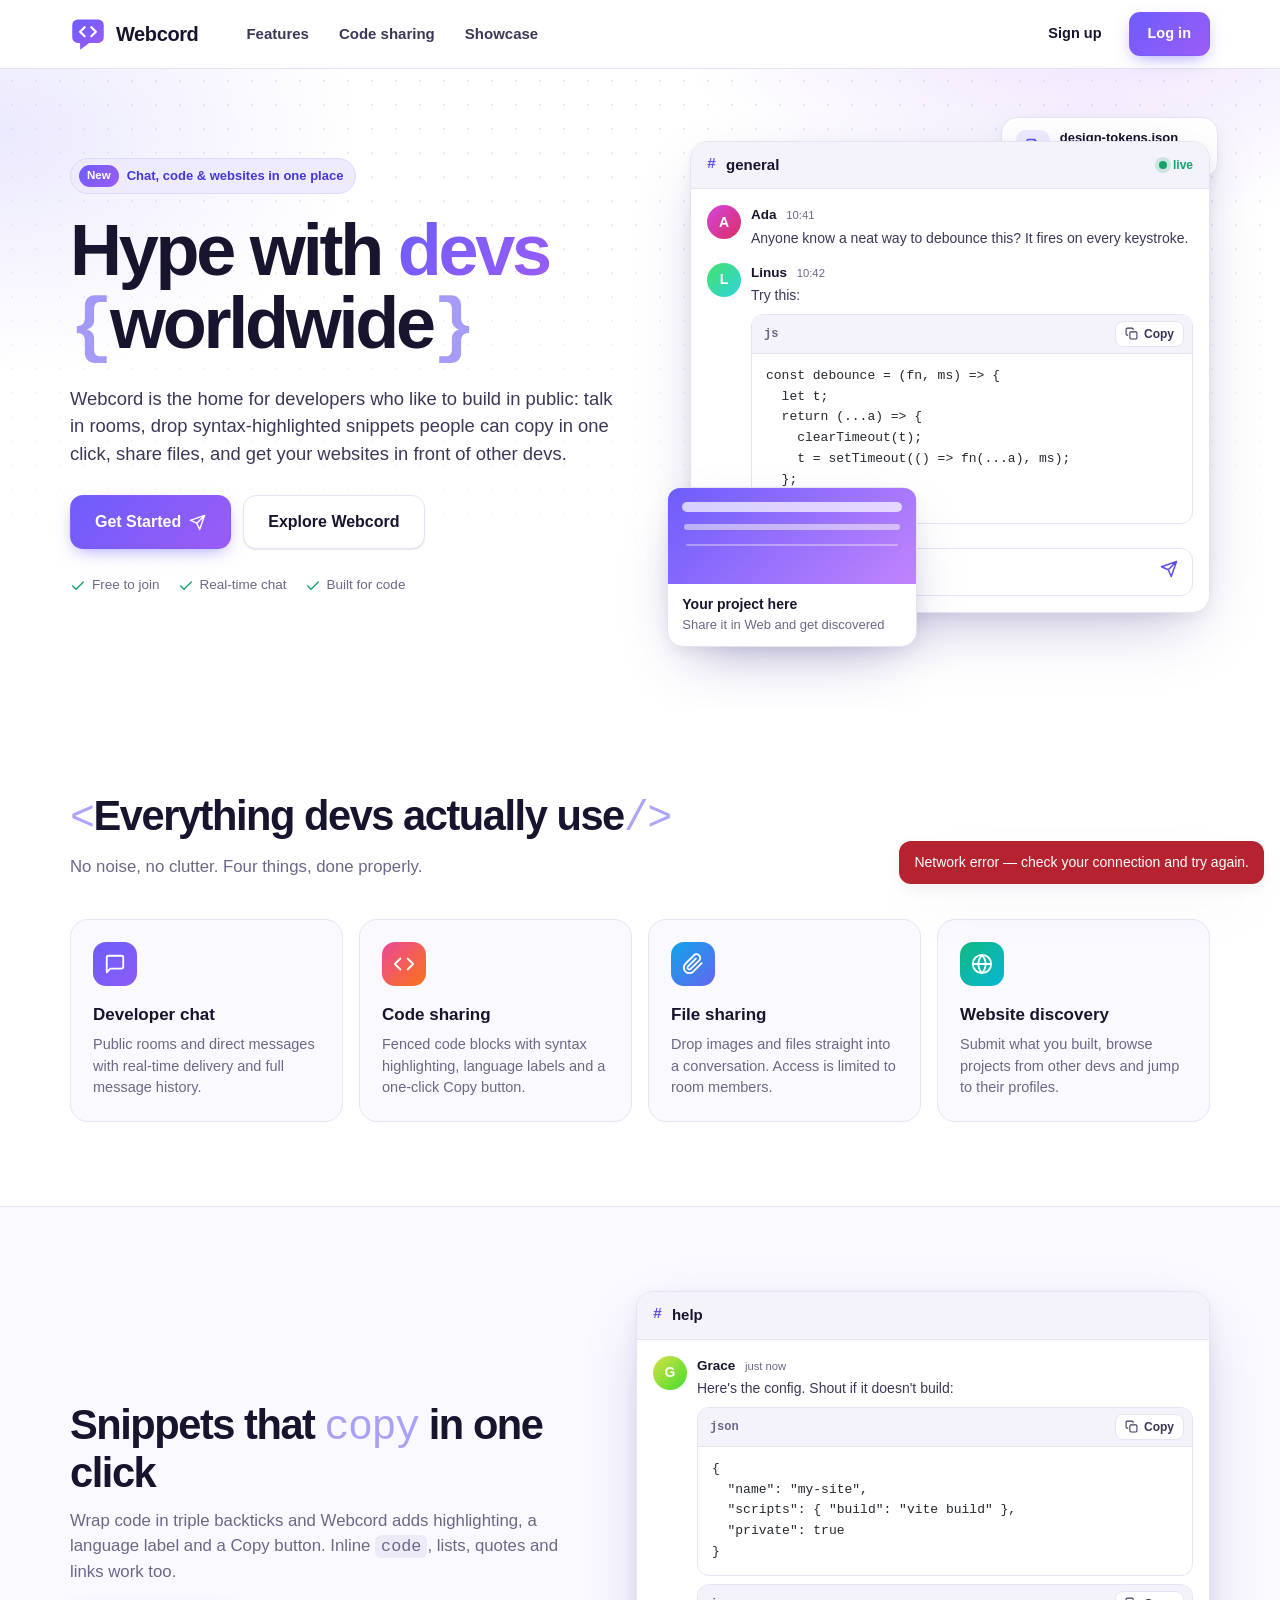
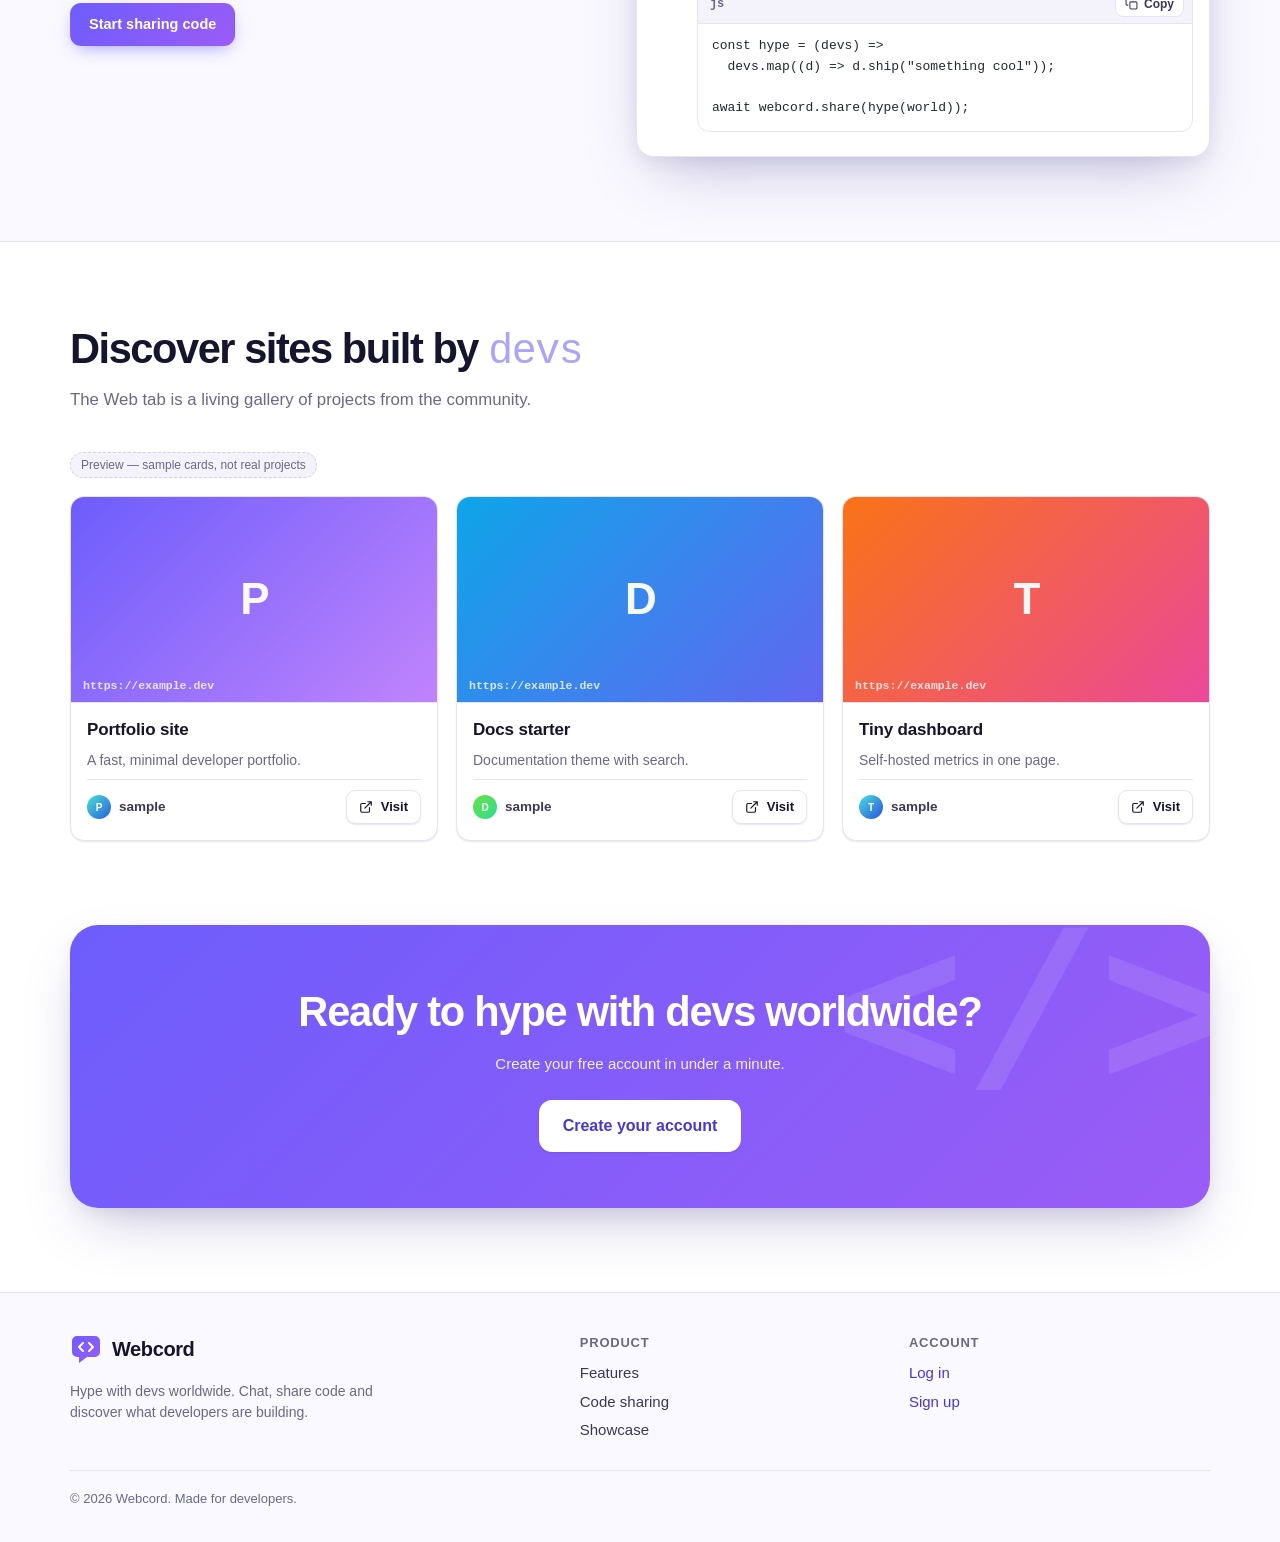
==== index.html @ 2fd101a5 "Update index.html" ====
<!doctype html>
<html lang="en">
<head>
  <meta charset="utf-8">
  <meta name="viewport" content="width=device-width, initial-scale=1, viewport-fit=cover">
  <meta http-equiv="Content-Security-Policy" content="default-src 'self'; script-src 'self' https://esm.sh; style-src 'self' 'unsafe-inline'; img-src 'self' https: data: blob:; frame-src 'self'; connect-src 'self' https://devcord.xerrortm.workers.dev https://api.cloudinary.com https://res.cloudinary.com; font-src 'self'; object-src 'none'; base-uri 'none'; form-action 'self'">
  <meta name="referrer" content="no-referrer">
  <meta name="color-scheme" content="light only">
  <meta name="theme-color" content="#ffffff">
  <meta name="description" content="Webcord — chat, share code and discover websites built by developers. Hype with devs worldwide.">
  <meta name="google-site-verification" content="Ug8vDiisZBccSFO8nQMBt1uD--BdMCWzWMtm3JwawyI" />
  <title>Webcord — Hype with devs worldwide</title>
  <link rel="icon" href="favicon.svg" type="image/svg+xml">
  <link rel="stylesheet" href="styles.css">
</head>
<body>
  <div id="app" aria-live="polite">
    <div class="splash"><div class="spinner lg" role="status" aria-label="Loading Webcord"></div></div>
  </div>
  <div id="toasts" class="toasts" role="status" aria-live="polite"></div>
  <noscript><p style="padding:2rem;font-family:sans-serif">Webcord needs JavaScript to run.</p></noscript>
  <script src="config.js" defer></script>
  <script src="app.js" defer></script>
  <script src="codespace.js" defer></script>
</body>
</html>
---- styles.css ----
/* Webcord — light mode only. */
:root {
  color-scheme: light only;
  --bg: #faf9ff;
  --surface: #ffffff;
  --soft: #f4f3fb;
  --soft-2: #ecebf7;
  --line: #e6e4f3;
  --ink: #17142e;
  --ink-2: #3b3857;
  --muted: #6b6887;
  --brand: #5b4cf0;
  --brand-2: #9b5cf6;
  --brand-ink: #4637d6;
  --brand-soft: #eeebff;
  --coral: #ff6b57;
  --green: #16a36a;
  --amber: #d98a0b;
  --red: #d93a4a;
  --red-soft: #fff0f1;
  --grad: linear-gradient(135deg, #6d5dfc 0%, #9b5cf6 100%);
  --radius: 14px;
  --radius-sm: 9px;
  --shadow-sm: 0 1px 2px rgba(23, 20, 46, .06), 0 1px 1px rgba(23, 20, 46, .04);
  --shadow: 0 8px 24px -8px rgba(60, 50, 140, .18), 0 2px 6px rgba(23, 20, 46, .05);
  --shadow-lg: 0 24px 60px -20px rgba(60, 50, 140, .35), 0 6px 16px rgba(23, 20, 46, .06);
  --mono: ui-monospace, "SF Mono", "JetBrains Mono", Menlo, Consolas, monospace;
  --sans: ui-sans-serif, -apple-system, "Segoe UI Variable", "Segoe UI", Inter, Roboto, "Helvetica Neue", Arial, sans-serif;
}
* { box-sizing: border-box; }
html { -webkit-text-size-adjust: 100%; scroll-behavior: smooth; }
body {
  margin: 0; background: var(--bg); color: var(--ink); font: 15px/1.5 var(--sans);
  -webkit-font-smoothing: antialiased; min-height: 100vh; min-height: 100dvh;
}
a { color: var(--brand-ink); text-decoration: none; }
a:hover { text-decoration: underline; }
button, input, textarea, select { font: inherit; color: inherit; }
button { cursor: pointer; }
img { max-width: 100%; }
:focus-visible { outline: 2px solid var(--brand); outline-offset: 2px; border-radius: 6px; }
[hidden] { display: none !important; }
.sr-only { position: absolute; width: 1px; height: 1px; overflow: hidden; clip: rect(0 0 0 0); white-space: nowrap; }

/* ---------- Buttons / forms ---------- */
.btn {
  display: inline-flex; align-items: center; justify-content: center; gap: 8px;
  padding: 10px 18px; border-radius: 11px; border: 1px solid var(--line); background: var(--surface);
  font-weight: 600; font-size: 14.5px; transition: transform .15s, box-shadow .15s, background .15s, border-color .15s;
  box-shadow: var(--shadow-sm); white-space: nowrap; text-decoration: none !important; color: var(--ink);
}
.btn:hover { background: var(--soft); }
.btn:active { transform: translateY(1px); }
.btn:disabled { opacity: .6; cursor: not-allowed; }
.btn.primary { background: var(--grad); color: #fff; border-color: transparent; box-shadow: 0 6px 18px -6px rgba(91, 76, 240, .6); }
.btn.primary:hover { filter: brightness(1.05); background: var(--grad); }
.btn.danger { color: var(--red); border-color: #f4c7cc; background: var(--red-soft); }
.btn.danger:hover { background: #ffe3e6; }
.btn.ghost { box-shadow: none; background: transparent; border-color: transparent; }
.btn.ghost:hover { background: var(--soft); }
.btn.lg { padding: 14px 24px; font-size: 16px; border-radius: 13px; }
.btn.sm { padding: 6px 12px; font-size: 13px; border-radius: 9px; }
.btn.icon { padding: 8px; }
.btn.full { width: 100%; }
.ico { width: 1em; height: 1em; flex: none; }

.field { display: flex; flex-direction: column; gap: 6px; margin-bottom: 14px; }
.field > label { font-weight: 600; font-size: 13.5px; color: var(--ink-2); }
.field .hint { font-size: 12.5px; color: var(--muted); }
.input-wrap { position: relative; display: flex; }
.input, .textarea, .select {
  width: 100%; padding: 11px 13px; border: 1px solid var(--line); border-radius: 11px; background: var(--surface);
  transition: border-color .15s, box-shadow .15s; min-width: 0;
}
.textarea { resize: vertical; min-height: 84px; }
.input:hover, .textarea:hover { border-color: #d3d0ea; }
.input:focus, .textarea:focus { outline: none; border-color: var(--brand); box-shadow: 0 0 0 4px rgba(91, 76, 240, .14); }
.input[aria-invalid="true"], .textarea[aria-invalid="true"] { border-color: var(--red); box-shadow: 0 0 0 4px rgba(217, 58, 74, .1); }
.input-wrap .toggle-pw { position: absolute; right: 6px; top: 50%; transform: translateY(-50%); border: 0; background: none; padding: 6px; color: var(--muted); border-radius: 8px; display: grid; place-items: center; }
.input-wrap .toggle-pw:hover { background: var(--soft); color: var(--ink); }
.input-wrap .input { padding-right: 42px; }
.err { color: var(--red); font-size: 12.5px; min-height: 0; margin: 0; }
.err:empty { display: none; }
.ok-text { color: var(--green); font-size: 12.5px; margin: 0; }
.form-error { background: var(--red-soft); border: 1px solid #f4c7cc; color: #a3232f; padding: 10px 12px; border-radius: 11px; font-size: 13.5px; margin-bottom: 14px; }
.form-error:empty { display: none; }
.form-success { background: #e9f8f1; border: 1px solid #bfe8d6; color: #0b6b45; padding: 10px 12px; border-radius: 11px; font-size: 13.5px; margin-bottom: 14px; }

.spinner { width: 16px; height: 16px; border-radius: 50%; border: 2px solid rgba(91, 76, 240, .25); border-top-color: var(--brand); animation: spin .7s linear infinite; display: inline-block; flex: none; }
.btn.primary .spinner { border-color: rgba(255, 255, 255, .4); border-top-color: #fff; }
.spinner.lg { width: 34px; height: 34px; border-width: 3px; }
@keyframes spin { to { transform: rotate(360deg); } }
.splash { min-height: 100vh; display: grid; place-items: center; }

.avatar { border-radius: 50%; object-fit: cover; display: inline-grid; place-items: center; color: #fff; font-weight: 700; flex: none; background: var(--soft-2); }
.avatar.sq { border-radius: 14px; }

/* ---------- Toasts / modal ---------- */
.toasts { position: fixed; right: 16px; bottom: 16px; z-index: 100; display: flex; flex-direction: column; gap: 8px; max-width: calc(100vw - 32px); }
.toast { background: var(--ink); color: #fff; padding: 11px 15px; border-radius: 12px; box-shadow: var(--shadow-lg); font-size: 14px; animation: rise .25s ease; max-width: 380px; }
.toast.error { background: #b4232f; }
.toast.success { background: #0f7a52; }
@keyframes rise { from { opacity: 0; transform: translateY(8px); } to { opacity: 1; transform: none; } }

dialog.modal { border: 0; border-radius: 18px; padding: 0; width: min(520px, calc(100vw - 24px)); box-shadow: var(--shadow-lg); background: var(--surface); color: var(--ink); max-height: calc(100dvh - 24px); }
dialog.modal::backdrop { background: rgba(23, 20, 46, .35); backdrop-filter: blur(2px); }
dialog.modal.wide { width: min(880px, calc(100vw - 24px)); }
dialog.modal.wide .code pre { max-height: 62vh; }
.modal-head h2 { overflow: hidden; text-overflow: ellipsis; white-space: nowrap; }
.modal-head { display: flex; align-items: center; justify-content: space-between; padding: 18px 20px 6px; }
.modal-head h2 { margin: 0; font-size: 18px; }
.modal-body { padding: 10px 20px 20px; overflow: auto; }
.modal-actions { display: flex; justify-content: flex-end; gap: 10px; margin-top: 8px; }

/* ---------- Logo ---------- */
.logo { display: inline-flex; align-items: center; gap: 10px; font-weight: 800; font-size: 20px; letter-spacing: -.02em; color: var(--ink); text-decoration: none !important; }
.logo svg { display: block; }

/* =============== WELCOME =============== */
.wl { background: var(--surface); }
.wl-nav { position: sticky; top: 0; z-index: 20; background: rgba(255, 255, 255, .82); backdrop-filter: blur(14px); border-bottom: 1px solid var(--line); }
.wl-nav .inner { max-width: 1180px; margin: 0 auto; padding: 12px 20px; display: flex; align-items: center; gap: 28px; }
.wl-links { display: flex; gap: 6px; margin-left: 8px; flex: 1; }
.wl-links button { background: none; border: 0; padding: 8px 12px; border-radius: 9px; font-weight: 600; color: var(--ink-2); }
.wl-links button:hover { background: var(--soft); color: var(--ink); }
.wl-cta { display: flex; gap: 8px; align-items: center; }

.hero { position: relative; overflow: hidden; background:
  radial-gradient(700px 380px at 85% -10%, rgba(155, 92, 246, .18), transparent 60%),
  radial-gradient(600px 400px at 0% 10%, rgba(91, 76, 240, .12), transparent 60%),
  var(--surface); }
.hero::before { content: ""; position: absolute; inset: 0; background-image: radial-gradient(#dcd8f5 1.1px, transparent 1.1px); background-size: 24px 24px; mask-image: linear-gradient(180deg, #000 0%, transparent 85%); opacity: .7; pointer-events: none; }
.hero .inner { position: relative; max-width: 1180px; margin: 0 auto; padding: 72px 20px 96px; display: grid; grid-template-columns: 1.05fr 1fr; gap: 48px; align-items: center; }
.eyebrow { display: inline-flex; align-items: center; gap: 8px; padding: 6px 12px 6px 8px; border-radius: 999px; background: var(--brand-soft); color: var(--brand-ink); font-weight: 700; font-size: 13px; border: 1px solid #ddd8ff; }
.eyebrow i { font-style: normal; background: var(--grad); color: #fff; padding: 2px 8px; border-radius: 999px; font-size: 11.5px; }
.hero h1 { font-size: clamp(2.5rem, 6.2vw, 4.5rem); line-height: 1.02; letter-spacing: -.045em; margin: 20px 0 18px; font-weight: 850; }
.hero h1 .hl { background: var(--grad); -webkit-background-clip: text; background-clip: text; color: transparent; position: relative; white-space: nowrap; }
.hero h1 .br { color: var(--brand); font-family: var(--mono); font-weight: 600; opacity: .55; }
.hero p.lead { font-size: 1.15rem; color: var(--ink-2); max-width: 34em; margin: 0 0 28px; }
.hero .actions { display: flex; flex-wrap: wrap; gap: 12px; }
.hero .meta { margin-top: 26px; display: flex; gap: 18px; flex-wrap: wrap; color: var(--muted); font-size: 13.5px; }
.hero .meta span { display: inline-flex; align-items: center; gap: 6px; }
.hero .meta .ico { color: var(--green); }

.stage { position: relative; min-height: 440px; animation: float-in .8s ease both; }
@keyframes float-in { from { opacity: 0; transform: translateY(16px); } to { opacity: 1; transform: none; } }
.mock { background: var(--surface); border: 1px solid var(--line); border-radius: 18px; box-shadow: var(--shadow-lg); overflow: hidden; }
.mock-chat { position: relative; width: 100%; max-width: 520px; margin-left: auto; }
.mock-top { display: flex; align-items: center; gap: 10px; padding: 12px 16px; border-bottom: 1px solid var(--line); background: var(--soft); font-weight: 700; }
.mock-top .hash { color: var(--brand); font-family: var(--mono); }
.mock-top .live { margin-left: auto; font-size: 12px; color: var(--green); display: inline-flex; align-items: center; gap: 6px; font-weight: 600; }
.mock-top .live::before { content: ""; width: 8px; height: 8px; border-radius: 50%; background: var(--green); box-shadow: 0 0 0 4px rgba(22, 163, 106, .18); }
.mock-body { padding: 16px; display: flex; flex-direction: column; gap: 14px; }
.m-msg { display: flex; gap: 10px; }
.m-msg .who { font-weight: 700; font-size: 13.5px; }
.m-msg .who small { color: var(--muted); font-weight: 500; margin-left: 6px; }
.m-msg p { margin: 2px 0 0; font-size: 14px; color: var(--ink-2); }
.mock-input { margin: 0 16px 16px; border: 1px solid var(--line); border-radius: 12px; padding: 11px 14px; color: var(--muted); font-size: 14px; display: flex; justify-content: space-between; align-items: center; }
.float-card { position: absolute; background: var(--surface); border: 1px solid var(--line); border-radius: 16px; box-shadow: var(--shadow-lg); }
.float-proj { left: -10px; bottom: -34px; width: 250px; animation: bob 6s ease-in-out infinite; }
.float-file { right: -8px; top: -24px; padding: 10px 14px; display: flex; align-items: center; gap: 10px; font-size: 13px; font-weight: 600; animation: bob 7s ease-in-out -2s infinite; }
@keyframes bob { 50% { transform: translateY(-8px); } }
.thumb-art { height: 96px; border-radius: 12px 12px 0 0; position: relative; overflow: hidden; }
.thumb-art::after { content: ""; position: absolute; inset: 14px 14px auto 14px; height: 10px; border-radius: 6px; background: rgba(255, 255, 255, .7); box-shadow: 0 20px 0 -2px rgba(255, 255, 255, .5), 0 38px 0 -4px rgba(255, 255, 255, .35); }
.float-proj .pad { padding: 10px 14px 12px; font-size: 13px; }
.float-proj .pad b { display: block; font-size: 14px; }
.file-ico { width: 34px; height: 34px; border-radius: 10px; background: var(--brand-soft); color: var(--brand); display: grid; place-items: center; }

.section { max-width: 1180px; margin: 0 auto; padding: 84px 20px; }
.section h2 { font-size: clamp(1.8rem, 4vw, 2.6rem); letter-spacing: -.035em; margin: 0 0 12px; line-height: 1.1; }
.section h2 .br { font-family: var(--mono); color: var(--brand); opacity: .5; font-weight: 500; }
.section .sub { color: var(--muted); font-size: 1.05rem; max-width: 40em; margin: 0 0 40px; }
.features { display: grid; grid-template-columns: repeat(4, 1fr); gap: 16px; }
.feat { background: var(--bg); border: 1px solid var(--line); border-radius: 18px; padding: 22px; transition: transform .2s, box-shadow .2s, border-color .2s; }
.feat:hover { transform: translateY(-4px); box-shadow: var(--shadow); border-color: #d9d4fa; background: var(--surface); }
.feat .fi { width: 44px; height: 44px; border-radius: 13px; display: grid; place-items: center; color: #fff; margin-bottom: 16px; font-size: 20px; }
.feat h3 { margin: 0 0 6px; font-size: 17px; }
.feat p { margin: 0; color: var(--muted); font-size: 14.5px; }
.band { background: var(--bg); border-block: 1px solid var(--line); }
.split { display: grid; grid-template-columns: 1fr 1.1fr; gap: 44px; align-items: center; }
.code { border: 1px solid var(--line); border-radius: 12px; background: #fff; overflow: hidden; margin: 8px 0; max-width: 100%; }
.code-head { display: flex; align-items: center; justify-content: space-between; padding: 6px 8px 6px 12px; background: var(--soft); border-bottom: 1px solid var(--line); font-size: 12px; }
.code-lang { font-family: var(--mono); font-weight: 600; color: var(--muted); text-transform: lowercase; }
.copy-btn { display: inline-flex; align-items: center; gap: 6px; border: 1px solid var(--line); background: var(--surface); border-radius: 8px; padding: 3px 9px; font-size: 12px; font-weight: 600; color: var(--ink-2); }
.copy-btn:hover { background: var(--brand-soft); color: var(--brand-ink); border-color: #d7d1ff; }
.copy-btn.done { color: var(--green); border-color: #bfe8d6; background: #e9f8f1; }
.code pre { margin: 0; padding: 12px 14px; overflow: auto; max-height: 380px; font: 13px/1.6 var(--mono); tab-size: 2; color: #24292e; }
.code pre.shiki { background: transparent !important; }
.code code { font: inherit; white-space: pre; display: block; width: max-content; min-width: 100%; }
.code.numbered code { counter-reset: ln; }
.code.numbered .line::before { counter-increment: ln; content: counter(ln); display: inline-block; width: 3ch; margin-right: 1.4ch; text-align: right; color: #a0a4ad; user-select: none; }
.gallery { display: grid; grid-template-columns: repeat(3, 1fr); gap: 18px; }
.sample-note { display: inline-block; font-size: 12px; color: var(--muted); background: var(--soft); border: 1px dashed #d3d0ea; padding: 3px 10px; border-radius: 999px; margin-bottom: 18px; }
.cta-band { max-width: 1180px; margin: 0 auto 84px; padding: 0 20px; }
.cta-inner { background: var(--grad); border-radius: 28px; padding: 56px 28px; text-align: center; color: #fff; position: relative; overflow: hidden; box-shadow: var(--shadow-lg); }
.cta-inner::before { content: "</>"; position: absolute; font-family: var(--mono); font-size: 220px; right: -20px; top: -60px; opacity: .1; font-weight: 800; }
.cta-inner h2 { color: #fff; margin: 0 0 10px; font-size: clamp(1.8rem, 4vw, 2.6rem); letter-spacing: -.03em; }
.cta-inner p { margin: 0 0 24px; opacity: .9; }
.cta-inner .btn { background: #fff; color: var(--brand-ink); border: 0; }
.wl-foot { border-top: 1px solid var(--line); background: var(--bg); }
.wl-foot .inner { max-width: 1180px; margin: 0 auto; padding: 40px 20px; display: grid; grid-template-columns: 1.6fr 1fr 1fr; gap: 28px; }
.wl-foot h4 { margin: 0 0 10px; font-size: 13px; text-transform: uppercase; letter-spacing: .06em; color: var(--muted); }
.wl-foot ul { list-style: none; margin: 0; padding: 0; display: grid; gap: 6px; }
.wl-foot li button { background: none; border: 0; padding: 0; color: var(--ink-2); }
.wl-foot li button:hover { color: var(--brand-ink); text-decoration: underline; }
.wl-foot p { color: var(--muted); max-width: 22em; margin: 10px 0 0; font-size: 14px; }
.wl-foot .copy { grid-column: 1 / -1; border-top: 1px solid var(--line); padding-top: 18px; color: var(--muted); font-size: 13px; }
.reveal { opacity: 0; transform: translateY(14px); transition: opacity .6s ease, transform .6s ease; }
.reveal.in { opacity: 1; transform: none; }

/* =============== AUTH =============== */
.auth { display: grid; grid-template-columns: 1fr 1fr; min-height: 100vh; min-height: 100dvh; background: var(--surface); }
.auth-form-side { display: flex; flex-direction: column; padding: 28px clamp(20px, 5vw, 64px); background: var(--surface); }
.auth-top { display: flex; justify-content: space-between; align-items: center; }
.auth-card { margin: auto; width: 100%; max-width: 420px; padding: 24px 0; }
.auth-card h1 { font-size: 30px; letter-spacing: -.03em; margin: 0 0 6px; }
.auth-card .sub { color: var(--muted); margin: 0 0 22px; }
.tabs { display: grid; grid-template-columns: 1fr 1fr; background: var(--soft); padding: 4px; border-radius: 12px; margin-bottom: 22px; border: 1px solid var(--line); }
.tabs button { border: 0; background: transparent; padding: 9px; border-radius: 9px; font-weight: 700; color: var(--muted); }
.tabs button[aria-selected="true"] { background: var(--surface); color: var(--ink); box-shadow: var(--shadow-sm); }
.auth-switch { text-align: center; color: var(--muted); font-size: 14px; margin-top: 18px; }
.auth-switch button { background: none; border: 0; color: var(--brand-ink); font-weight: 700; padding: 0; }
.auth-brand-side { position: relative; overflow: hidden; color: #fff; padding: 48px clamp(24px, 5vw, 72px); display: flex; flex-direction: column; justify-content: center; gap: 28px; background:
  radial-gradient(520px 320px at 90% 0%, rgba(255, 255, 255, .22), transparent 60%),
  linear-gradient(145deg, #5546ee 0%, #7a4ff2 55%, #a35cf4 100%); }
.auth-brand-side::before { content: ""; position: absolute; inset: 0; background-image: radial-gradient(rgba(255, 255, 255, .22) 1.2px, transparent 1.2px); background-size: 26px 26px; mask-image: linear-gradient(200deg, #000, transparent 70%); }
.auth-brand-side > * { position: relative; }
.auth-brand-side h2 { font-size: clamp(2rem, 3.6vw, 3rem); line-height: 1.05; letter-spacing: -.04em; margin: 0; }
.auth-brand-side p { margin: 0; opacity: .9; max-width: 30em; font-size: 1.05rem; }
.auth-brand-side .logo { color: #fff; }
.auth-feats { list-style: none; margin: 0; padding: 0; display: grid; gap: 12px; }
.auth-feats li { display: flex; gap: 12px; align-items: center; font-weight: 600; }
.auth-feats .tick { width: 26px; height: 26px; border-radius: 8px; background: rgba(255, 255, 255, .2); display: grid; place-items: center; flex: none; }
.auth-mock { background: #fff; color: var(--ink); border-radius: 16px; padding: 14px; box-shadow: 0 24px 50px -16px rgba(20, 10, 80, .5); max-width: 440px; }
.auth-mock .code { margin: 6px 0 0; }
.strength { height: 4px; border-radius: 4px; background: var(--soft-2); overflow: hidden; }
.strength i { display: block; height: 100%; width: 0; background: var(--red); transition: width .25s, background .25s; }

/* =============== APP SHELL =============== */
.shell { display: grid; grid-template-columns: 272px 1fr; height: 100vh; height: 100dvh; background: var(--bg); }
.sidebar { background: var(--surface); border-right: 1px solid var(--line); display: flex; flex-direction: column; padding: 18px 14px; gap: 18px; z-index: 40; }
.sb-head { display: flex; align-items: center; justify-content: space-between; gap: 8px; padding: 2px 4px 2px 8px; }
.sidebar { transition: padding .2s ease; }
.shell { transition: grid-template-columns .2s ease; }
.nav { display: flex; flex-direction: column; gap: 4px; }
.nav a { display: flex; align-items: center; gap: 12px; padding: 10px 12px; border-radius: 12px; color: var(--ink-2); font-weight: 600; text-decoration: none; position: relative; }
.nav a .ico { font-size: 19px; color: var(--muted); }
.nav a:hover { background: var(--soft); }
.nav a[aria-current="page"] { background: var(--brand-soft); color: var(--brand-ink); }
.nav a[aria-current="page"] .ico { color: var(--brand); }
.nav a[aria-current="page"]::before { content: ""; position: absolute; left: -14px; top: 9px; bottom: 9px; width: 4px; border-radius: 0 4px 4px 0; background: var(--grad); }
.nav .count { margin-left: auto; background: var(--coral); color: #fff; border-radius: 999px; font-size: 11.5px; padding: 1px 7px; font-weight: 700; }
.me-card { margin-top: auto; display: flex; align-items: center; gap: 10px; padding: 10px; border: 1px solid var(--line); border-radius: 14px; background: var(--bg); }
.me-card a.me-link { display: flex; align-items: center; gap: 10px; flex: 1; min-width: 0; color: inherit; text-decoration: none; }
.me-card .meta { min-width: 0; line-height: 1.25; }
.me-card .name { font-weight: 700; font-size: 14px; overflow: hidden; text-overflow: ellipsis; white-space: nowrap; }
.me-card .handle { color: var(--muted); font-size: 12.5px; overflow: hidden; text-overflow: ellipsis; white-space: nowrap; }
.status { display: inline-flex; align-items: center; gap: 5px; font-size: 12px; color: var(--muted); }
.status::before { content: ""; width: 8px; height: 8px; border-radius: 50%; background: #c4c2d6; }
.status.on { color: var(--green); }
.status.on::before { background: var(--green); box-shadow: 0 0 0 3px rgba(22, 163, 106, .18); }
.main { min-width: 0; min-height: 0; overflow: auto; position: relative; }
.main.flush { overflow: hidden; }
.topbar { display: none; align-items: center; gap: 10px; padding: 10px 14px; background: var(--surface); border-bottom: 1px solid var(--line); position: sticky; top: 0; z-index: 30; }
.backdrop { display: none; }

.main.flush { display: flex; flex-direction: column; }
.main.flush > .chat { flex: 1; min-height: 0; height: auto; }
.muted-p { color: var(--muted); font-size: 13px; padding: 4px 10px; margin: 0; }
.page { max-width: 1120px; margin: 0 auto; padding: 28px 28px 60px; }
.page-head { display: flex; align-items: flex-start; justify-content: space-between; gap: 16px; flex-wrap: wrap; margin-bottom: 22px; }
.page-head h1 { margin: 0; font-size: 28px; letter-spacing: -.03em; }
.page-head p { margin: 4px 0 0; color: var(--muted); }
.card { background: var(--surface); border: 1px solid var(--line); border-radius: var(--radius); box-shadow: var(--shadow-sm); }
.empty { text-align: center; padding: 56px 20px; color: var(--muted); border: 1.5px dashed #d8d5ee; border-radius: 18px; background: var(--surface); }
.empty h3 { margin: 12px 0 4px; color: var(--ink); }
.empty .em-ico { width: 52px; height: 52px; margin: 0 auto; border-radius: 16px; background: var(--brand-soft); color: var(--brand); display: grid; place-items: center; font-size: 24px; }
.loading-row { display: flex; align-items: center; justify-content: center; gap: 10px; padding: 36px; color: var(--muted); }

/* ---------- Chat ---------- */
.chat { display: grid; grid-template-columns: 264px 1fr; height: 100%; min-height: 0; }
.rooms { border-right: 1px solid var(--line); background: var(--surface); overflow: auto; padding: 16px 10px; display: flex; flex-direction: column; gap: 4px; }
.rooms h3 { display: flex; align-items: center; justify-content: space-between; margin: 12px 8px 6px; font-size: 11.5px; text-transform: uppercase; letter-spacing: .08em; color: var(--muted); }
.rooms h3:first-child { margin-top: 2px; }
.room-item { display: flex; align-items: center; gap: 10px; padding: 8px 10px; border-radius: 10px; color: var(--ink-2); font-weight: 600; text-decoration: none !important; min-width: 0; }
.room-item:hover { background: var(--soft); }
.room-item.active { background: var(--brand-soft); color: var(--brand-ink); }
.room-item .rname { overflow: hidden; text-overflow: ellipsis; white-space: nowrap; flex: 1; }
.room-item .hash { font-family: var(--mono); color: var(--muted); width: 18px; text-align: center; }
.room-item.active .hash { color: var(--brand); }
.badge { background: var(--coral); color: #fff; font-size: 11px; border-radius: 999px; padding: 1px 7px; font-weight: 700; }
.av-wrap { position: relative; display: inline-flex; flex: none; }
.dot { position: absolute; right: -1px; bottom: -1px; width: 11px; height: 11px; border-radius: 50%; background: #c4c2d6; border: 2px solid var(--surface); }
.dot.on { background: var(--green); }
.convo { display: flex; flex-direction: column; min-width: 0; min-height: 0; background: var(--bg); }
.convo-head { display: flex; align-items: center; gap: 12px; padding: 12px 18px; border-bottom: 1px solid var(--line); background: var(--surface); min-height: 60px; }
.convo-head h2 { margin: 0; font-size: 16px; }
.convo-head p { margin: 0; color: var(--muted); font-size: 13px; overflow: hidden; text-overflow: ellipsis; white-space: nowrap; }
.convo-head .rooms-toggle { display: none; }
.msgs { flex: 1; overflow: auto; padding: 14px 18px 8px; scroll-behavior: auto; }
.msg { display: flex; gap: 12px; padding: 6px 8px; border-radius: 10px; }
.msg:hover { background: rgba(255, 255, 255, .8); }
.msg.grouped { padding-top: 0; }
.msg-gutter, .msg-av { width: 38px; flex: none; }
.msg-main { min-width: 0; flex: 1; }
.msg header { display: flex; align-items: baseline; gap: 8px; flex-wrap: wrap; }
.msg-name { font-weight: 700; color: var(--ink); }
.msg-user, .msg time { color: var(--muted); font-size: 12.5px; }
.msg-body { overflow-wrap: anywhere; word-break: break-word; color: var(--ink); max-width: 760px; }
.msg-body p { margin: 0 0 4px; }
.msg-body blockquote { margin: 4px 0; padding: 2px 12px; border-left: 3px solid #cfc9fb; color: var(--ink-2); background: var(--soft); border-radius: 0 8px 8px 0; }
.msg-body ul { margin: 4px 0; padding-left: 22px; }
.msg-body code.inline { font: .88em var(--mono); background: var(--soft-2); padding: 2px 6px; border-radius: 6px; color: #5b21b6; }
.msg-body .code { max-width: 720px; }
.att-img { max-width: min(360px, 100%); max-height: 300px; border-radius: 12px; border: 1px solid var(--line); margin-top: 6px; display: block; background: var(--soft); }
.file-card { margin-top: 6px; width: min(340px, 100%); border: 1px solid var(--line); border-radius: 14px; background: var(--surface); box-shadow: var(--shadow-sm); overflow: hidden; }
.fc-top { display: flex; align-items: center; gap: 12px; padding: 12px 14px; }
.fc-meta { min-width: 0; line-height: 1.3; }
.fc-name { display: block; overflow: hidden; text-overflow: ellipsis; white-space: nowrap; font-size: 14px; color: var(--ink); }
.fc-meta small { color: var(--muted); font-size: 12.5px; }
.fc-actions { display: flex; gap: 8px; padding: 8px 10px 10px; border-top: 1px solid var(--line); background: var(--bg); }
.fc-actions .btn { flex: 1; justify-content: center; }
.fc-ico { --tc: var(--brand); --tb: var(--brand-soft); position: relative; flex: none; display: grid; place-items: center; border-radius: 12px; background: var(--tb); color: var(--tc); }
.fc-ico i { position: absolute; left: 50%; bottom: 17%; transform: translateX(-50%); font: 800 8.5px/1 var(--mono); font-style: normal; letter-spacing: .02em; }
.chip { --tc: var(--brand); --tb: var(--brand-soft); }
.tone-amber { --tc: #b7791f; --tb: #fdf3dc; } .tone-blue { --tc: #2563eb; --tb: #e6efff; } .tone-red { --tc: #d93a4a; --tb: #ffeaec; }
.tone-green { --tc: #148a5c; --tb: #e5f7ee; } .tone-teal { --tc: #0e7490; --tb: #e2f6fa; } .tone-coral { --tc: #e5533d; --tb: #ffece8; }
.tone-violet { --tc: #7c3aed; --tb: #f0e8ff; } .tone-pink { --tc: #c026d3; --tb: #fbe8fd; } .tone-slate { --tc: #55536f; --tb: #eeeef5; }
.fv-meta { display: flex; align-items: center; gap: 10px; color: var(--muted); font-size: 13px; margin-bottom: 10px; }

.msg { position: relative; }
.msg-del { position: absolute; top: 2px; right: 8px; display: none; align-items: center; justify-content: center; width: 28px; height: 28px; border-radius: 8px; border: 1px solid var(--line); background: var(--surface); color: var(--muted); box-shadow: var(--shadow-sm); z-index: 2; }
.msg-del:hover { color: var(--red); background: var(--red-soft); border-color: #f4c3c8; }
.msg:hover .msg-del, .msg-del:focus-visible { display: inline-flex; }
@media (hover: none) { .msg.own .msg-del { display: inline-flex; background: transparent; border-color: transparent; box-shadow: none; opacity: .6; } }

.composer { padding: 10px 18px 16px; background: var(--bg); }
.composer-box { background: var(--surface); border: 1px solid var(--line); border-radius: 16px; box-shadow: var(--shadow-sm); transition: border-color .15s, box-shadow .15s; }
.composer-box:focus-within { border-color: var(--brand); box-shadow: 0 0 0 4px rgba(91, 76, 240, .12); }
.composer textarea { width: 100%; border: 0; outline: 0; resize: none; background: transparent; padding: 12px 14px 6px; max-height: 200px; min-height: 44px; display: block; line-height: 1.5; }
.composer-bar { display: flex; align-items: center; gap: 4px; padding: 4px 8px 8px; }
.composer-bar .spacer { flex: 1; }
.composer-bar .tip { font-size: 12px; color: var(--muted); margin-right: 8px; }
.pending-att { display: flex; align-items: center; gap: 10px; margin: 8px 10px 0; padding: 8px 12px; border-radius: 10px; background: var(--brand-soft); font-size: 13.5px; font-weight: 600; color: var(--brand-ink); }
.pending-att span.n { overflow: hidden; flex: 1; min-width: 0; line-height: 1.3; }
.pending-att span.n b { display: block; overflow: hidden; text-overflow: ellipsis; white-space: nowrap; }
.pending-att span.n small { display: block; font-weight: 500; opacity: .75; }
.pending-att button { border: 0; background: none; padding: 2px; color: inherit; display: grid; }

/* ---------- Web / projects ---------- */
.toolbar { display: flex; gap: 12px; align-items: center; flex-wrap: wrap; margin-bottom: 22px; }
.search { position: relative; flex: 1; min-width: 220px; max-width: 480px; }
.search .ico { position: absolute; left: 13px; top: 50%; transform: translateY(-50%); color: var(--muted); font-size: 17px; }
.search .input { padding-left: 40px; }
.grid { display: grid; grid-template-columns: repeat(auto-fill, minmax(290px, 1fr)); gap: 18px; }
.proj { display: flex; flex-direction: column; overflow: hidden; transition: transform .2s, box-shadow .2s; }
.proj:hover { transform: translateY(-3px); box-shadow: var(--shadow); }
.thumb { position: relative; aspect-ratio: 16 / 9; background: var(--soft); overflow: hidden; border-bottom: 1px solid var(--line); }
.thumb img { position: absolute; inset: 0; width: 100%; height: 100%; object-fit: cover; z-index: 1; }
.thumb-fb { position: absolute; inset: 0; display: grid; place-items: center; color: rgba(255, 255, 255, .95); font-size: 44px; font-weight: 800; letter-spacing: -.04em; }
.thumb-fb small { position: absolute; bottom: 8px; left: 12px; right: 12px; font-size: 11.5px; font-weight: 600; opacity: .85; font-family: var(--mono); overflow: hidden; text-overflow: ellipsis; white-space: nowrap; letter-spacing: 0; }
.proj-body { padding: 14px 16px 16px; display: flex; flex-direction: column; gap: 8px; flex: 1; }
.proj-body h3 { margin: 0; font-size: 17px; letter-spacing: -.01em; }
.proj-body p { margin: 0; color: var(--muted); font-size: 14px; display: -webkit-box; -webkit-line-clamp: 3; -webkit-box-orient: vertical; overflow: hidden; overflow-wrap: anywhere; }
.proj-url { font: 12.5px var(--mono); color: var(--brand-ink); overflow: hidden; text-overflow: ellipsis; white-space: nowrap; }
.proj-foot { margin-top: auto; padding-top: 10px; display: flex; align-items: center; gap: 8px; justify-content: space-between; border-top: 1px solid var(--line); }
.creator { display: inline-flex; align-items: center; gap: 8px; color: var(--ink-2); font-weight: 600; font-size: 13.5px; min-width: 0; }
.creator span { overflow: hidden; text-overflow: ellipsis; white-space: nowrap; }
.proj-actions { display: inline-flex; gap: 4px; }

/* ---------- Profile / settings ---------- */
.profile-banner { height: 150px; border-radius: 20px 20px 0 0; background: var(--grad); position: relative; overflow: hidden; }
.profile-banner::after { content: ""; position: absolute; inset: 0; background-image: radial-gradient(rgba(255, 255, 255, .25) 1.2px, transparent 1.2px); background-size: 22px 22px; }
.profile-card { margin-top: 0; border-radius: 0 0 20px 20px; padding: 0 28px 26px; }
.profile-top { display: flex; align-items: flex-end; gap: 18px; margin-top: -48px; flex-wrap: wrap; position: relative; }
.profile-top .avatar { border: 5px solid var(--surface); box-shadow: var(--shadow); }
.profile-id { flex: 1; min-width: 200px; padding-bottom: 6px; }
.profile-id h1 { margin: 0; font-size: 26px; letter-spacing: -.03em; }
.profile-id .handle { color: var(--muted); }
.profile-bio { margin: 16px 0 10px; max-width: 60ch; white-space: pre-wrap; overflow-wrap: anywhere; }
.profile-meta { display: flex; gap: 18px; flex-wrap: wrap; color: var(--muted); font-size: 14px; }
.profile-meta span, .profile-meta a { display: inline-flex; align-items: center; gap: 6px; }
.section-title { font-size: 18px; margin: 30px 0 14px; display: flex; align-items: center; gap: 10px; }
.section-title .pill { font-size: 12px; background: var(--soft-2); border-radius: 999px; padding: 2px 9px; color: var(--muted); }
.settings-grid { display: grid; gap: 18px; max-width: 720px; }
.settings-card { padding: 22px; }
.settings-card h2 { margin: 0 0 4px; font-size: 18px; }
.settings-card > p { margin: 0 0 16px; color: var(--muted); font-size: 14px; }
.row { display: grid; grid-template-columns: 1fr 1fr; gap: 14px; }
.avatar-row { display: flex; align-items: center; gap: 18px; flex-wrap: wrap; }

/* =============== Responsive =============== */
@media (max-width: 1020px) {
  .features { grid-template-columns: repeat(2, 1fr); }
  .hero .inner { grid-template-columns: 1fr; padding-top: 48px; }
  .stage { max-width: 560px; margin: 0 auto; width: 100%; padding-bottom: 40px; }
  .mock-chat { margin: 0 auto; }
  .split { grid-template-columns: 1fr; }
  .gallery { grid-template-columns: repeat(2, 1fr); }
}
@media (max-width: 860px) {
  .auth { grid-template-columns: 1fr; }
  .auth-brand-side { order: 2; padding: 36px 22px 44px; }
  .auth-mock { display: none; }
  .auth-form-side { padding: 18px 20px 28px; }
  .shell { grid-template-columns: 1fr; grid-template-rows: auto 1fr; }
  .topbar { display: flex; }
  .sidebar { position: fixed; inset: 0 auto 0 0; width: min(300px, 86vw); transform: translateX(-102%); transition: transform .25s ease; box-shadow: var(--shadow-lg); }
  .shell.nav-open .sidebar { transform: none; }
  .shell.nav-open .backdrop { display: block; position: fixed; inset: 0; background: rgba(23, 20, 46, .35); z-index: 35; }
  .main { grid-row: 2; }
  .page { padding: 20px 16px 48px; }
  .chat { grid-template-columns: 1fr; position: relative; }
  .rooms { position: absolute; inset: 0 auto 0 0; width: min(300px, 86vw); z-index: 20; transform: translateX(-102%); transition: transform .25s ease; box-shadow: var(--shadow-lg); }
  .chat.rooms-open .rooms { transform: none; }
  .convo-head .rooms-toggle { display: inline-flex; }
  .msgs { padding: 10px 8px; }
  .composer { padding: 8px 10px 12px; }
  .composer .tip { display: none; }
  .row { grid-template-columns: 1fr; }
  .profile-card { padding: 0 18px 22px; }
}
@media (max-width: 640px) {
  .wl-links { display: none; }
  .wl-nav .inner { gap: 12px; }
  .wl-nav .inner > .logo { margin-right: auto; }
  .features, .gallery { grid-template-columns: 1fr; }
  .wl-foot .inner { grid-template-columns: 1fr 1fr; }
  .wl-foot .inner > :first-child { grid-column: 1 / -1; }
  .section { padding: 56px 16px; }
  .float-proj { display: none; }
  .float-file { right: 6px; top: -30px; }
  .hero .actions .btn { flex: 1; }
}
@media (prefers-reduced-motion: reduce) {
  *, *::before, *::after { animation: none !important; transition: none !important; scroll-behavior: auto !important; }
  .reveal { opacity: 1; transform: none; }
}

/* ---------- Collapsed sidebar (icons only, desktop) ---------- */
@media (min-width: 861px) {
  .shell.collapsed { grid-template-columns: 72px 1fr; }
  .shell.collapsed .sidebar { padding: 18px 10px; align-items: center; }
  .shell.collapsed .sb-head { flex-direction: column; padding: 0; gap: 10px; }
  .shell.collapsed .sb-head .logo span { display: none; }
  .shell.collapsed .nav { width: 100%; }
  .shell.collapsed .nav a { justify-content: center; padding: 11px 0; }
  .shell.collapsed .nav a .lbl { display: none; }
  .shell.collapsed .nav a[aria-current="page"]::before { left: -10px; }
  .shell.collapsed .nav .count { position: absolute; top: 3px; right: 9px; margin: 0; padding: 0 5px; font-size: 10.5px; }
  .shell.collapsed .me-card { flex-direction: column; padding: 8px 4px; gap: 6px; border-color: transparent; background: transparent; width: 100%; }
  .shell.collapsed .me-card .meta { display: none; }
  .shell.collapsed .me-card a.me-link { flex: none; }
}
@media (max-width: 860px) { .sb-toggle { display: none; } }

/* =====================================================================
   Codespaces
   ===================================================================== */
.seg { display: inline-flex; gap: 2px; background: var(--soft); padding: 4px; border-radius: 12px; border: 1px solid var(--line); margin-bottom: 18px; }
.seg > button, .seg > a { display: inline-flex; align-items: center; gap: 6px; border: 0; background: transparent; padding: 7px 14px; border-radius: 9px; font: 700 14px var(--sans); color: var(--muted); text-decoration: none !important; cursor: pointer; }
.seg > [aria-selected="true"] { background: var(--surface); color: var(--ink); box-shadow: var(--shadow-sm); }
.chip { display: inline-grid; place-items: center; min-width: 26px; height: 18px; padding: 0 5px; border-radius: 5px; background: var(--tb); color: var(--tc); font: 800 9.5px/1 var(--mono); letter-spacing: .02em; flex: none; }
.chips { display: flex; gap: 8px; flex-wrap: wrap; }
.chip-btn { border: 1px solid var(--line); background: var(--surface); padding: 6px 14px; border-radius: 999px; font: 600 13.5px var(--sans); color: var(--ink-2); cursor: pointer; }
.chip-btn:hover { background: var(--soft); }
.chip-btn[aria-selected="true"] { background: var(--brand-soft); color: var(--brand-ink); border-color: #d7d1ff; }
.cs-toolbar { display: flex; flex-wrap: wrap; gap: 12px; align-items: center; justify-content: space-between; margin-bottom: 18px; }
.cs-toolbar .search { flex: 1; min-width: 200px; max-width: 380px; }
.muted { color: var(--muted); font-weight: 500; }
.vis { display: inline-flex; align-items: center; gap: 5px; font: 700 12px/1 var(--sans); padding: 4px 9px; border-radius: 999px; background: var(--soft-2); color: var(--ink-2); white-space: nowrap; }
.vis-public { background: #e5f7ee; color: #148a5c; } .vis-shared { background: #f0e8ff; color: #6d28d9; } .vis-private { background: #eeeef5; color: #55536f; }
.cs-card { display: flex; flex-direction: column; gap: 8px; padding: 16px; color: inherit; text-decoration: none !important; transition: transform .15s, box-shadow .15s, border-color .15s; }
.cs-card:hover { transform: translateY(-3px); box-shadow: var(--shadow); border-color: #d9d4fa; }
.cs-card h3 { margin: 4px 0 0; font-size: 17px; } .cs-card p { margin: 0; color: var(--ink-2); font-size: 14px; overflow-wrap: anywhere; }
.cs-card-top { display: flex; align-items: center; justify-content: space-between; } .cs-card-top small { color: var(--muted); }
.cs-card-chips { display: flex; align-items: center; gap: 6px; flex-wrap: wrap; } .cs-card-chips small { color: var(--muted); margin-left: auto; }

/* option cards (visibility / template) */
.opt-grid { display: grid; grid-template-columns: 1fr 1fr; gap: 8px; } .opt-list { display: grid; gap: 8px; }
.opt { position: relative; display: flex; gap: 12px; align-items: flex-start; padding: 10px 12px; border: 1px solid var(--line); border-radius: 12px; background: var(--surface); cursor: pointer; font-weight: 400; }
.opt input { position: absolute; opacity: 0; pointer-events: none; }
.opt:has(input:checked), .opt.on { border-color: var(--brand); background: var(--brand-soft); }
.opt:has(input:focus-visible) { outline: 2px solid var(--brand); outline-offset: 2px; }
.opt b { display: block; color: var(--ink); } .opt small { display: block; color: var(--muted); font-size: 12.5px; line-height: 1.35; }
.opt-ico { width: 34px; height: 34px; border-radius: 10px; background: var(--soft); color: var(--brand); display: grid; place-items: center; flex: none; }
.note { margin: 10px 0 0; padding: 9px 12px; border-radius: 10px; font-size: 13.5px; } .note.warn { background: #fff7e0; color: #8a5a00; border: 1px solid #f4dfa0; }
.sub-h { margin: 18px 0 6px; font-size: 12px; text-transform: uppercase; letter-spacing: .08em; color: var(--muted); }
.person { display: flex; align-items: center; gap: 10px; padding: 6px 0; } .person .pn { flex: 1; min-width: 0; } .person .pn b { display: block; } .person .pn small { color: var(--muted); }
.people-res { display: grid; gap: 4px; margin-top: 6px; }
.people-res .room-item { border: 0; background: none; width: 100%; text-align: left; cursor: pointer; }

/* editor page */
.main.flush > .cs { flex: 1; min-height: 0; height: auto; }
.cs { display: flex; flex-direction: column; height: 100%; min-height: 0; background: var(--bg); }
.cs.dragging { user-select: none; cursor: col-resize; } .cs.dragging iframe { pointer-events: none; }
.cs-head { display: flex; align-items: center; gap: 10px; padding: 8px 14px; border-bottom: 1px solid var(--line); background: var(--surface); min-height: 58px; }
.cs-head .spacer { flex: 1; }
.cs-titlebox { display: flex; align-items: center; gap: 10px; min-width: 0; }
.cs-title { border: 0; background: none; padding: 4px 6px; margin: 0 -6px; border-radius: 8px; font: 800 17px var(--sans); letter-spacing: -.02em; color: var(--ink); max-width: 38vw; overflow: hidden; text-overflow: ellipsis; white-space: nowrap; cursor: pointer; }
.cs-title:hover { background: var(--soft); }
.cs-status { display: inline-flex; align-items: center; gap: 6px; font-size: 12.5px; color: var(--muted); white-space: nowrap; }
.cs-status i { width: 8px; height: 8px; border-radius: 50%; background: var(--green); }
.cs-status[data-s="saving"] i, .cs-status[data-s="dirty"] i { background: var(--amber); } .cs-status[data-s="error"] i { background: var(--red); } .cs-status[data-s="error"] { color: var(--red); }
.cs-people { display: inline-flex; align-items: center; } .cs-person { margin-left: -7px; border: 2px solid var(--surface); border-radius: 50%; display: inline-flex; } .cs-person:first-child { margin-left: 0; }
.cs-more { margin-left: 6px; font-size: 12px; color: var(--muted); font-weight: 700; }
.cs-seg { display: none; margin: 8px 12px 0; align-self: stretch; } .cs-seg > button { flex: 1; justify-content: center; }
.cs-body { flex: 1; min-height: 0; display: grid; grid-template-columns: var(--split, 52%) 6px minmax(0, 1fr); }
.cs-left { display: grid; grid-template-columns: 196px minmax(0, 1fr); min-width: 0; min-height: 0; position: relative; background: var(--surface); }
.cs-resizer { cursor: col-resize; background: var(--line); transition: background .15s; touch-action: none; } .cs-resizer:hover, .cs.dragging .cs-resizer { background: var(--brand); }
.cs-files { border-right: 1px solid var(--line); background: var(--bg); overflow: auto; min-height: 0; display: flex; flex-direction: column; z-index: 5; }
.cs-files-head { display: flex; align-items: center; justify-content: space-between; padding: 10px 6px 6px 14px; font-size: 11.5px; text-transform: uppercase; letter-spacing: .08em; color: var(--muted); font-weight: 700; }
.cs-flist { padding: 0 6px 12px; }
.cs-dir { display: flex; align-items: center; gap: 6px; padding: 6px 8px 4px calc(8px + var(--d) * 12px); font-size: 12.5px; font-weight: 700; color: var(--muted); }
.cs-f { display: flex; align-items: center; border-radius: 8px; padding-left: calc(var(--d) * 12px); }
.cs-f:hover { background: var(--soft); } .cs-f.active { background: var(--brand-soft); }
.cs-f-main { flex: 1; min-width: 0; display: flex; align-items: center; gap: 8px; border: 0; background: none; padding: 6px 8px; text-align: left; font: 600 13.5px var(--sans); color: var(--ink-2); cursor: pointer; }
.cs-f.active .cs-f-main { color: var(--brand-ink); } .cs-f-main .n { overflow: hidden; text-overflow: ellipsis; white-space: nowrap; }
.cs-f-act { display: none; flex: none; } .cs-f:hover .cs-f-act, .cs-f:focus-within .cs-f-act { display: inline-flex; }
.dirty { width: 7px; height: 7px; border-radius: 50%; background: var(--amber); flex: none; }
.cs-main { display: flex; flex-direction: column; min-width: 0; min-height: 0; }
.cs-tabs { display: flex; overflow-x: auto; background: var(--soft); border-bottom: 1px solid var(--line); min-height: 38px; scrollbar-width: thin; }
.cs-tab { display: flex; align-items: center; flex: none; border-right: 1px solid var(--line); }
.cs-tab.active { background: #fff; box-shadow: inset 0 -2px 0 var(--brand); }
.cs-tab-main { display: flex; align-items: center; gap: 7px; border: 0; background: none; padding: 9px 4px 9px 12px; font: 600 13px var(--sans); color: var(--ink-2); cursor: pointer; max-width: 200px; }
.cs-tab-main .n { overflow: hidden; text-overflow: ellipsis; white-space: nowrap; }
.cs-tab-x { border: 0; background: none; padding: 6px 8px; color: var(--muted); border-radius: 6px; cursor: pointer; display: grid; place-items: center; } .cs-tab-x:hover { color: var(--red); }
.cs-files-toggle { display: none; align-self: center; margin: 0 2px 0 4px; }
.cs-editor { flex: 1; min-height: 0; position: relative; background: #fff; }
.ed { --ed-fs: 13px; --ed-lh: 20px; position: absolute; inset: 0; display: flex; background: #fff; }
.ed[hidden], .ed-empty[hidden] { display: none; }
.ed-gutter, .ed-hl, .ed-ta { margin: 0; border: 0; font: var(--ed-fs)/var(--ed-lh) var(--mono); tab-size: 2; -moz-tab-size: 2; letter-spacing: normal; padding: 12px 14px 28px; }
.ed-gutter { width: 3.6em; flex: none; box-sizing: content-box; padding-left: 0; padding-right: 10px; text-align: right; color: #a0a4ad; background: #fafafb; border-right: 1px solid var(--line); overflow: hidden; user-select: none; white-space: pre; }
.ed-scroll { position: relative; flex: 1; min-width: 0; }
.ed-hl, .ed-ta { position: absolute; inset: 0; width: 100%; height: 100%; white-space: pre; overflow-wrap: normal; word-break: normal; }
.ed-hl { overflow: hidden; pointer-events: none; color: #24292e; background: transparent; }
.ed-hl code { font: inherit; white-space: pre; display: block; }
.ed-ta { overflow: auto; resize: none; outline: 0; background: transparent; color: transparent; -webkit-text-fill-color: transparent; caret-color: #24292e; }
.ed-ta::selection { background: rgba(91, 76, 240, .22); }
.ed.plain .ed-hl { display: none; } .ed.plain .ed-ta { color: #24292e; -webkit-text-fill-color: #24292e; }
.ed-empty { position: absolute; inset: 0; display: grid; place-content: center; justify-items: center; text-align: center; color: var(--muted); gap: 4px; }
.ed-empty h3 { margin: 8px 0 0; color: var(--ink); } .ed-empty p { margin: 0 0 8px; }
.ed-empty .em-ico, .cs-empty .em-ico { width: 48px; height: 48px; margin: 0 auto; border-radius: 15px; background: var(--brand-soft); color: var(--brand); display: grid; place-items: center; }

.cs-right { display: flex; flex-direction: column; min-width: 0; min-height: 0; background: var(--bg); }
.cs-rhead { display: flex; align-items: center; gap: 8px; padding: 6px 10px; border-bottom: 1px solid var(--line); background: var(--surface); min-height: 44px; } .cs-rhead .spacer { flex: 1; }
.cs-rtabs { display: inline-flex; gap: 2px; background: var(--soft); border-radius: 10px; padding: 3px; }
.cs-rtabs button { display: inline-flex; align-items: center; gap: 6px; border: 0; background: none; padding: 5px 12px; border-radius: 8px; font: 700 13px var(--sans); color: var(--muted); cursor: pointer; }
.cs-rtabs button[aria-selected="true"] { background: var(--surface); color: var(--ink); box-shadow: var(--shadow-sm); }
.cs-badge { background: var(--soft-2); color: var(--ink-2); border-radius: 999px; font-size: 11px; padding: 0 6px; line-height: 17px; } .cs-badge.err { background: var(--red); color: #fff; }
.cs-pane { flex: 1; min-height: 0; display: flex; flex-direction: column; } .cs-pane[hidden] { display: none; }
.cs-browser { flex: 1; min-height: 0; display: flex; flex-direction: column; margin: 10px; border: 1px solid var(--line); border-radius: 12px; overflow: hidden; background: #fff; box-shadow: var(--shadow-sm); }
.cs-tabstrip { background: #e8e7f3; padding: 6px 10px 0; }
.cs-faketab { display: inline-flex; align-items: center; gap: 8px; background: #fff; border-radius: 9px 9px 0 0; padding: 6px 14px; font-size: 12.5px; font-weight: 600; max-width: 240px; }
.cs-faketab i { width: 12px; height: 12px; border-radius: 4px; background: var(--grad); flex: none; } .cs-faketab span { overflow: hidden; text-overflow: ellipsis; white-space: nowrap; }
.cs-bar { display: flex; align-items: center; gap: 2px; padding: 6px 8px; border-bottom: 1px solid var(--line); background: #fff; }
.cs-url { flex: 1; min-width: 0; display: flex; align-items: center; gap: 2px; margin: 0 6px; padding: 5px 12px; border-radius: 999px; background: var(--soft); font-size: 13px; color: var(--muted); overflow: hidden; white-space: nowrap; }
.cs-url .ico { margin-right: 6px; flex: none; } .cs-url .h { color: var(--ink); } #cs-url-path { overflow: hidden; text-overflow: ellipsis; }
.cs-bar .btn[aria-pressed="true"] { background: var(--brand-soft); color: var(--brand-ink); }
.cs-loadbar { height: 2px; background: transparent; position: relative; overflow: hidden; }
.cs-loadbar.on::after { content: ""; position: absolute; inset: 0 auto 0 0; width: 40%; background: var(--grad); animation: cs-load 1s ease-in-out infinite; }
@keyframes cs-load { from { transform: translateX(-100%); } to { transform: translateX(260%); } }
.cs-frame-host { flex: 1; min-height: 0; position: relative; background: #fff; display: flex; justify-content: center; }
.cs-frame-host iframe { width: 100%; height: 100%; border: 0; background: #fff; }
.cs-frame-host[data-device="mobile"] { background: #f1f0f8; }
.cs-frame-host[data-device="mobile"] iframe { width: 390px; max-width: 100%; box-shadow: 0 0 0 1px var(--line), var(--shadow); }
.cs-empty { position: absolute; inset: 0; display: grid; place-content: center; justify-items: center; text-align: center; color: var(--muted); padding: 20px; }
.cs-empty h3 { margin: 10px 0 2px; color: var(--ink); } .cs-empty p { margin: 0; }
.cs-pyframe { position: absolute; width: 0; height: 0; border: 0; opacity: 0; pointer-events: none; }
.cs-console-head { display: flex; align-items: center; justify-content: space-between; padding: 6px 12px; font-size: 12px; text-transform: uppercase; letter-spacing: .08em; color: var(--muted); font-weight: 700; background: var(--surface); border-bottom: 1px solid var(--line); }
.cs-log { flex: 1; min-height: 0; overflow: auto; background: #fff; font: 12.5px/1.5 var(--mono); }
.cl { display: flex; gap: 10px; padding: 4px 12px; border-bottom: 1px solid #f1f0f8; } .cl pre { margin: 0; flex: 1; min-width: 0; white-space: pre-wrap; overflow-wrap: anywhere; font: inherit; }
.cl time { color: #b0aec6; font-size: 11px; flex: none; padding-top: 1px; }
.cl-info { color: var(--muted); } .cl-result { color: #2563eb; }
.cl-warn { background: #fffbea; color: #8a5a00; } .cl-error { background: var(--red-soft); color: #b3202f; }
.cs-repl { display: flex; align-items: center; gap: 8px; padding: 8px 12px; border-top: 1px solid var(--line); background: var(--surface); font: 13px var(--mono); color: var(--brand); }
.cs-repl input { flex: 1; border: 0; outline: 0; background: transparent; font: inherit; color: var(--ink); }

@media (max-width: 1180px) { .cs-left { grid-template-columns: 168px minmax(0, 1fr); } }
@media (max-width: 860px) {
  .cs-seg { display: flex; }
  .cs-head { padding: 6px 10px; gap: 8px; min-height: 52px; } .cs-title { max-width: 34vw; } .cs-people, #cs-share span, .cs-status span { display: none; }
  .cs-body { grid-template-columns: 1fr; margin-top: 8px; border-top: 1px solid var(--line); }
  .cs-resizer { display: none; }
  .cs[data-pane="code"] .cs-right, .cs[data-pane="preview"] .cs-left { display: none; }
  .cs-left { grid-template-columns: 1fr; }
  .cs-files { position: absolute; inset: 0 auto 0 0; width: min(270px, 82vw); transform: translateX(-102%); transition: transform .22s ease; z-index: 20; }
  .cs.files-open .cs-files { transform: none; box-shadow: var(--shadow-lg); }
  .cs-files-toggle { display: inline-flex; }
  .cs-f-act { display: inline-flex; }
  .ed { --ed-fs: 16px; --ed-lh: 24px; }
  .cs-browser { margin: 6px; }
  .opt-grid { grid-template-columns: 1fr; }
}
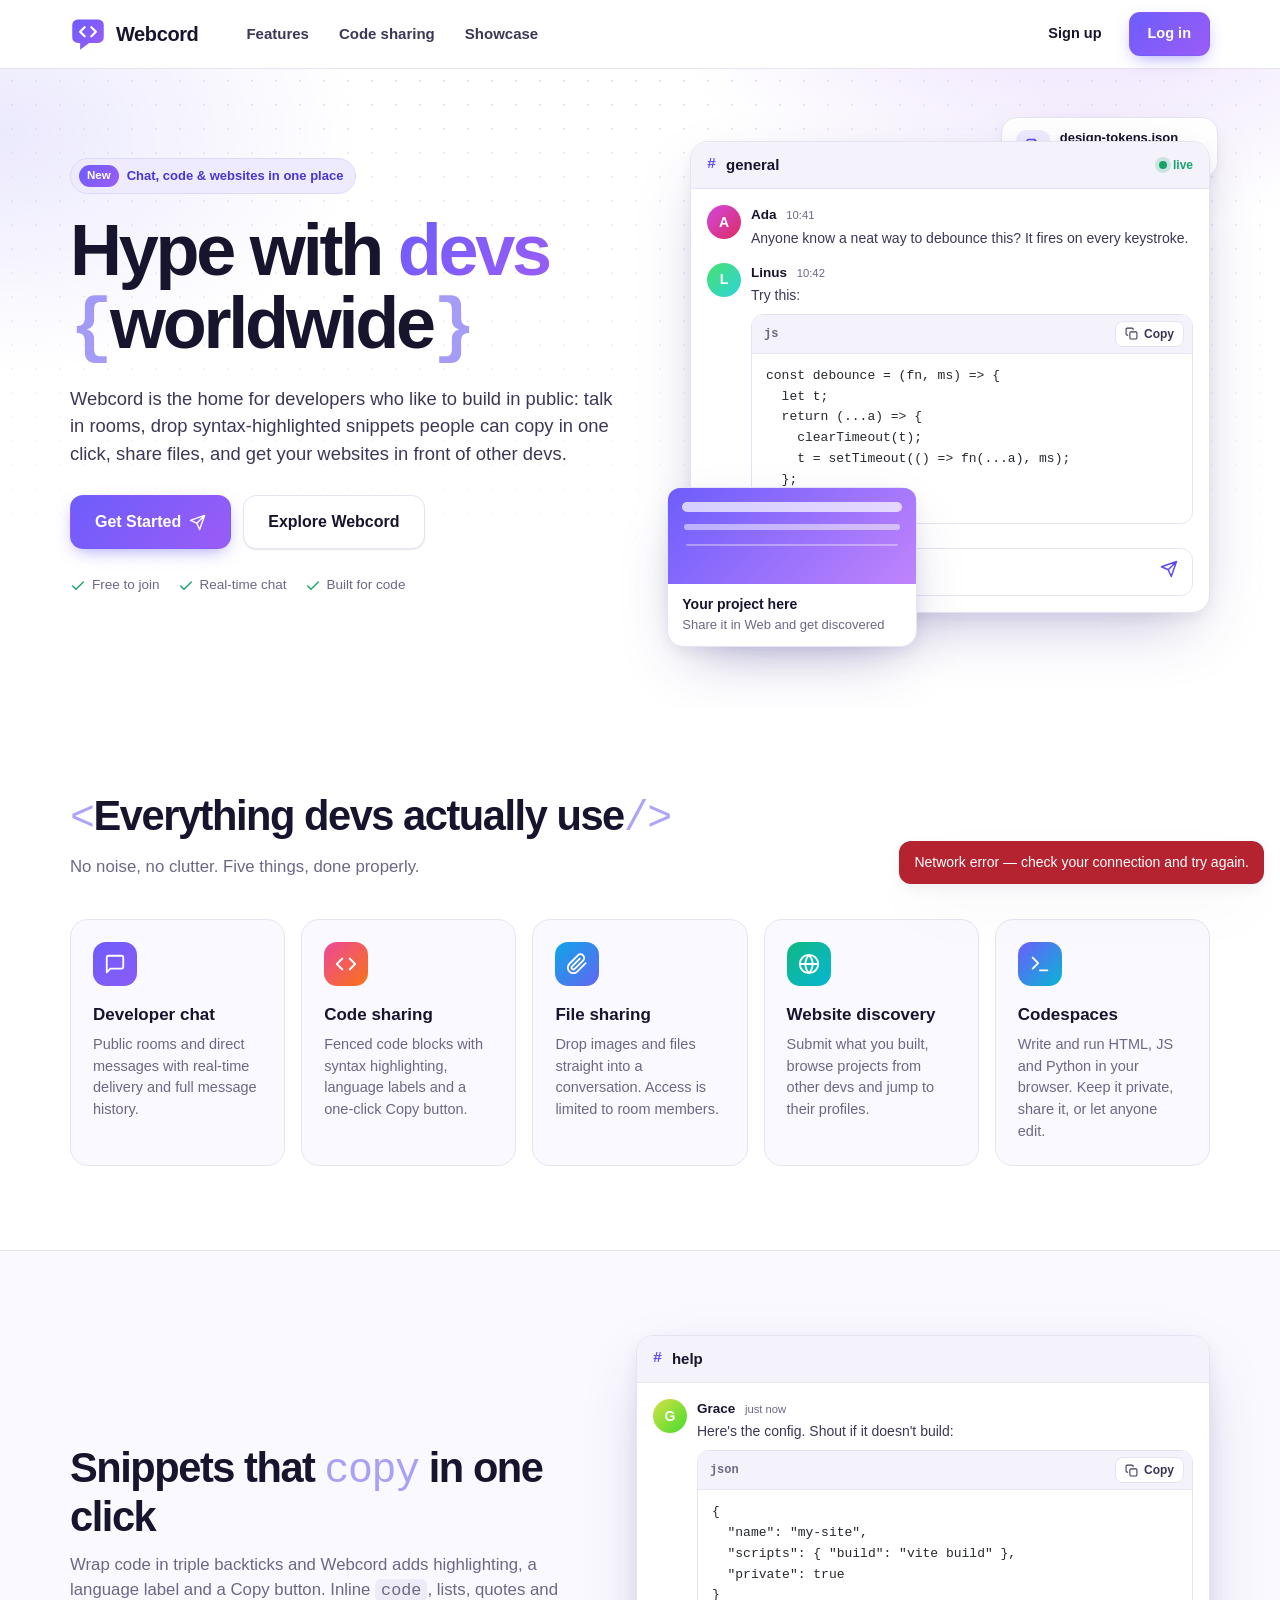
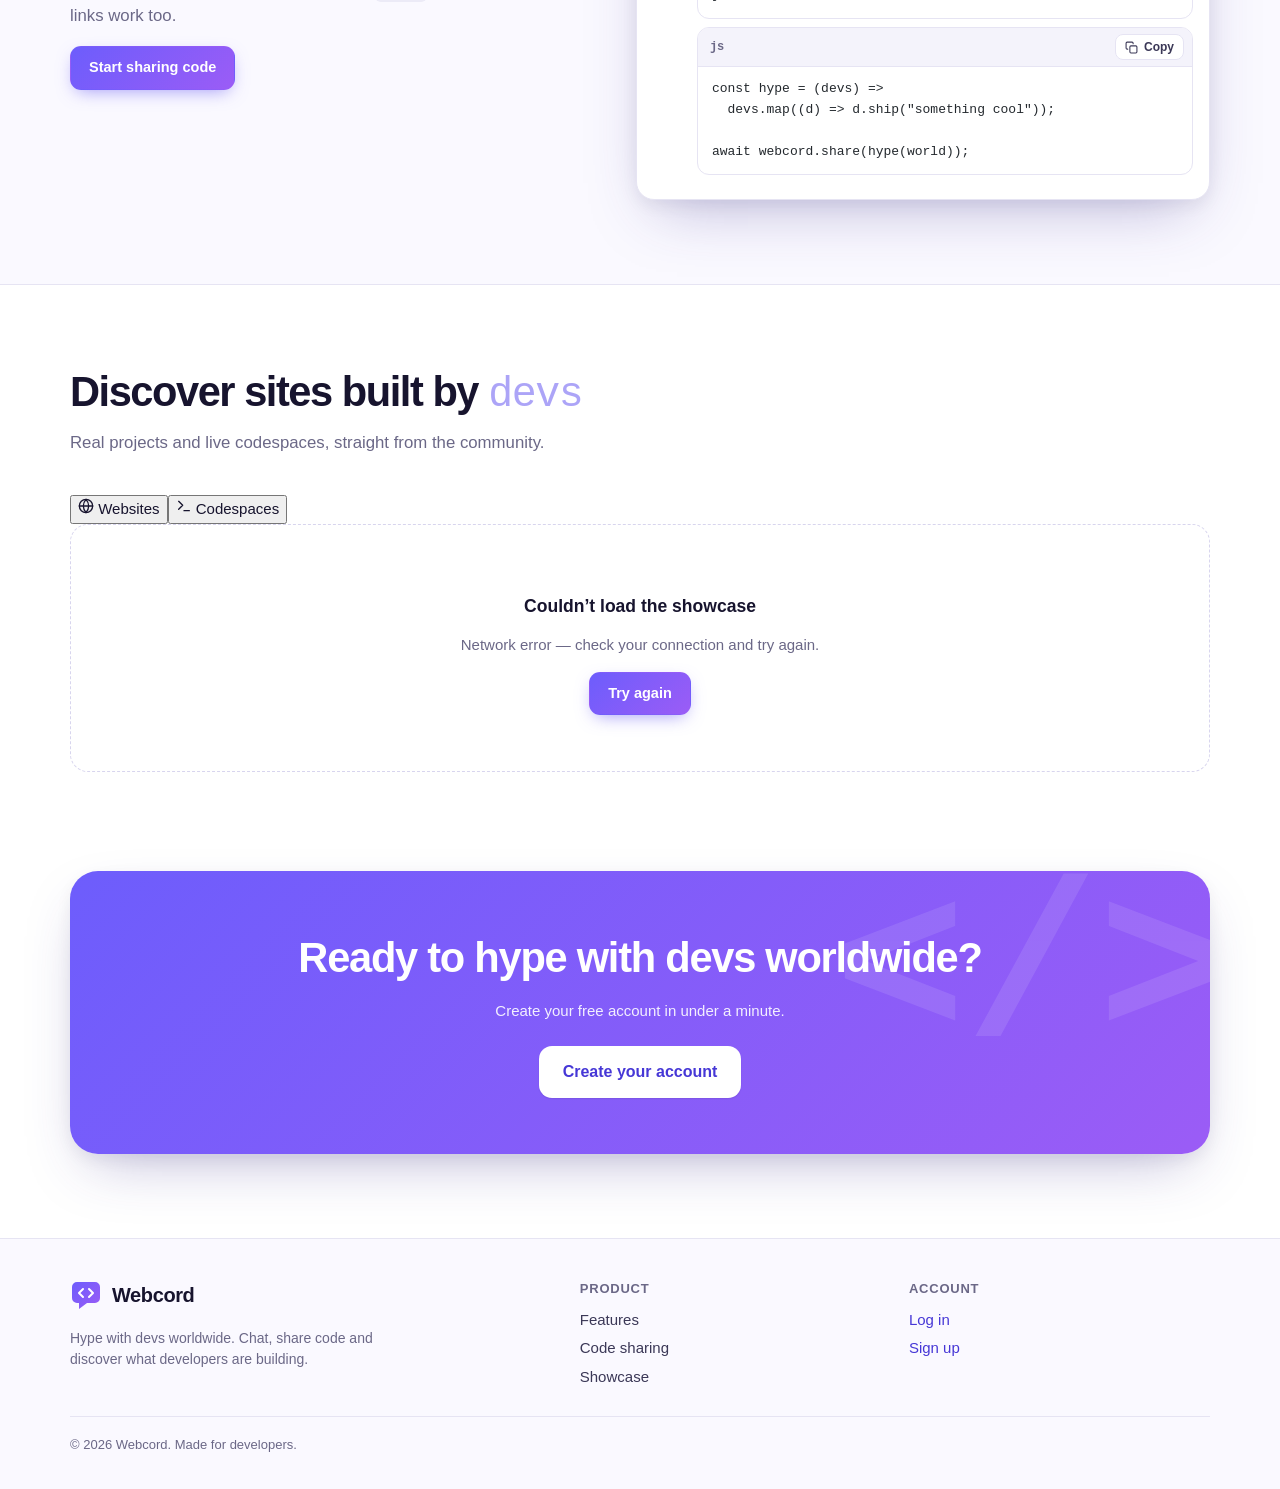
==== commit 9b94bc94: "4.0" ====
--- a/index.html
+++ b/index.html
@@ -3,12 +3,11 @@
 <head>
   <meta charset="utf-8">
   <meta name="viewport" content="width=device-width, initial-scale=1, viewport-fit=cover">
-  <meta http-equiv="Content-Security-Policy" content="default-src 'self'; script-src 'self' https://esm.sh; style-src 'self' 'unsafe-inline'; img-src 'self' https: data: blob:; frame-src 'self'; connect-src 'self' https://devcord.xerrortm.workers.dev https://api.cloudinary.com https://res.cloudinary.com; font-src 'self'; object-src 'none'; base-uri 'none'; form-action 'self'">
+  <meta http-equiv="Content-Security-Policy" content="default-src 'self'; script-src 'self' https://esm.sh; style-src 'self' 'unsafe-inline'; img-src 'self' https: data: blob:; connect-src 'self' https://devcord.xerrortm.workers.dev https://api.cloudinary.com https://res.cloudinary.com; font-src 'self'; object-src 'none'; base-uri 'none'; form-action 'self'">
   <meta name="referrer" content="no-referrer">
   <meta name="color-scheme" content="light only">
   <meta name="theme-color" content="#ffffff">
   <meta name="description" content="Webcord — chat, share code and discover websites built by developers. Hype with devs worldwide.">
-  <meta name="google-site-verification" content="Ug8vDiisZBccSFO8nQMBt1uD--BdMCWzWMtm3JwawyI" />
   <title>Webcord — Hype with devs worldwide</title>
   <link rel="icon" href="favicon.svg" type="image/svg+xml">
   <link rel="stylesheet" href="styles.css">
--- a/styles.css
+++ b/styles.css
@@ -170,7 +170,7 @@
 .section h2 { font-size: clamp(1.8rem, 4vw, 2.6rem); letter-spacing: -.035em; margin: 0 0 12px; line-height: 1.1; }
 .section h2 .br { font-family: var(--mono); color: var(--brand); opacity: .5; font-weight: 500; }
 .section .sub { color: var(--muted); font-size: 1.05rem; max-width: 40em; margin: 0 0 40px; }
-.features { display: grid; grid-template-columns: repeat(4, 1fr); gap: 16px; }
+.features { display: grid; grid-template-columns: repeat(auto-fit, minmax(210px, 1fr)); gap: 16px; }
 .feat { background: var(--bg); border: 1px solid var(--line); border-radius: 18px; padding: 22px; transition: transform .2s, box-shadow .2s, border-color .2s; }
 .feat:hover { transform: translateY(-4px); box-shadow: var(--shadow); border-color: #d9d4fa; background: var(--surface); }
 .feat .fi { width: 44px; height: 44px; border-radius: 13px; display: grid; place-items: center; color: #fff; margin-bottom: 16px; font-size: 20px; }
@@ -322,10 +322,9 @@
 .fc-actions .btn { flex: 1; justify-content: center; }
 .fc-ico { --tc: var(--brand); --tb: var(--brand-soft); position: relative; flex: none; display: grid; place-items: center; border-radius: 12px; background: var(--tb); color: var(--tc); }
 .fc-ico i { position: absolute; left: 50%; bottom: 17%; transform: translateX(-50%); font: 800 8.5px/1 var(--mono); font-style: normal; letter-spacing: .02em; }
-.chip { --tc: var(--brand); --tb: var(--brand-soft); }
-.tone-amber { --tc: #b7791f; --tb: #fdf3dc; } .tone-blue { --tc: #2563eb; --tb: #e6efff; } .tone-red { --tc: #d93a4a; --tb: #ffeaec; }
-.tone-green { --tc: #148a5c; --tb: #e5f7ee; } .tone-teal { --tc: #0e7490; --tb: #e2f6fa; } .tone-coral { --tc: #e5533d; --tb: #ffece8; }
-.tone-violet { --tc: #7c3aed; --tb: #f0e8ff; } .tone-pink { --tc: #c026d3; --tb: #fbe8fd; } .tone-slate { --tc: #55536f; --tb: #eeeef5; }
+.fc-ico.tone-amber { --tc: #b7791f; --tb: #fdf3dc; } .fc-ico.tone-blue { --tc: #2563eb; --tb: #e6efff; } .fc-ico.tone-red { --tc: #d93a4a; --tb: #ffeaec; }
+.fc-ico.tone-green { --tc: #148a5c; --tb: #e5f7ee; } .fc-ico.tone-teal { --tc: #0e7490; --tb: #e2f6fa; } .fc-ico.tone-coral { --tc: #e5533d; --tb: #ffece8; }
+.fc-ico.tone-violet { --tc: #7c3aed; --tb: #f0e8ff; } .fc-ico.tone-pink { --tc: #c026d3; --tb: #fbe8fd; } .fc-ico.tone-slate { --tc: #55536f; --tb: #eeeef5; }
 .fv-meta { display: flex; align-items: center; gap: 10px; color: var(--muted); font-size: 13px; margin-bottom: 10px; }
 
 .msg { position: relative; }
@@ -454,141 +453,132 @@
 }
 @media (max-width: 860px) { .sb-toggle { display: none; } }
 
-/* =====================================================================
-   Codespaces
-   ===================================================================== */
-.seg { display: inline-flex; gap: 2px; background: var(--soft); padding: 4px; border-radius: 12px; border: 1px solid var(--line); margin-bottom: 18px; }
-.seg > button, .seg > a { display: inline-flex; align-items: center; gap: 6px; border: 0; background: transparent; padding: 7px 14px; border-radius: 9px; font: 700 14px var(--sans); color: var(--muted); text-decoration: none !important; cursor: pointer; }
-.seg > [aria-selected="true"] { background: var(--surface); color: var(--ink); box-shadow: var(--shadow-sm); }
-.chip { display: inline-grid; place-items: center; min-width: 26px; height: 18px; padding: 0 5px; border-radius: 5px; background: var(--tb); color: var(--tc); font: 800 9.5px/1 var(--mono); letter-spacing: .02em; flex: none; }
-.chips { display: flex; gap: 8px; flex-wrap: wrap; }
-.chip-btn { border: 1px solid var(--line); background: var(--surface); padding: 6px 14px; border-radius: 999px; font: 600 13.5px var(--sans); color: var(--ink-2); cursor: pointer; }
-.chip-btn:hover { background: var(--soft); }
-.chip-btn[aria-selected="true"] { background: var(--brand-soft); color: var(--brand-ink); border-color: #d7d1ff; }
-.cs-toolbar { display: flex; flex-wrap: wrap; gap: 12px; align-items: center; justify-content: space-between; margin-bottom: 18px; }
-.cs-toolbar .search { flex: 1; min-width: 200px; max-width: 380px; }
-.muted { color: var(--muted); font-weight: 500; }
-.vis { display: inline-flex; align-items: center; gap: 5px; font: 700 12px/1 var(--sans); padding: 4px 9px; border-radius: 999px; background: var(--soft-2); color: var(--ink-2); white-space: nowrap; }
-.vis-public { background: #e5f7ee; color: #148a5c; } .vis-shared { background: #f0e8ff; color: #6d28d9; } .vis-private { background: #eeeef5; color: #55536f; }
-.cs-card { display: flex; flex-direction: column; gap: 8px; padding: 16px; color: inherit; text-decoration: none !important; transition: transform .15s, box-shadow .15s, border-color .15s; }
-.cs-card:hover { transform: translateY(-3px); box-shadow: var(--shadow); border-color: #d9d4fa; }
-.cs-card h3 { margin: 4px 0 0; font-size: 17px; } .cs-card p { margin: 0; color: var(--ink-2); font-size: 14px; overflow-wrap: anywhere; }
-.cs-card-top { display: flex; align-items: center; justify-content: space-between; } .cs-card-top small { color: var(--muted); }
-.cs-card-chips { display: flex; align-items: center; gap: 6px; flex-wrap: wrap; } .cs-card-chips small { color: var(--muted); margin-left: auto; }
-
-/* option cards (visibility / template) */
-.opt-grid { display: grid; grid-template-columns: 1fr 1fr; gap: 8px; } .opt-list { display: grid; gap: 8px; }
-.opt { position: relative; display: flex; gap: 12px; align-items: flex-start; padding: 10px 12px; border: 1px solid var(--line); border-radius: 12px; background: var(--surface); cursor: pointer; font-weight: 400; }
-.opt input { position: absolute; opacity: 0; pointer-events: none; }
-.opt:has(input:checked), .opt.on { border-color: var(--brand); background: var(--brand-soft); }
-.opt:has(input:focus-visible) { outline: 2px solid var(--brand); outline-offset: 2px; }
-.opt b { display: block; color: var(--ink); } .opt small { display: block; color: var(--muted); font-size: 12.5px; line-height: 1.35; }
-.opt-ico { width: 34px; height: 34px; border-radius: 10px; background: var(--soft); color: var(--brand); display: grid; place-items: center; flex: none; }
-.note { margin: 10px 0 0; padding: 9px 12px; border-radius: 10px; font-size: 13.5px; } .note.warn { background: #fff7e0; color: #8a5a00; border: 1px solid #f4dfa0; }
-.sub-h { margin: 18px 0 6px; font-size: 12px; text-transform: uppercase; letter-spacing: .08em; color: var(--muted); }
-.person { display: flex; align-items: center; gap: 10px; padding: 6px 0; } .person .pn { flex: 1; min-width: 0; } .person .pn b { display: block; } .person .pn small { color: var(--muted); }
-.people-res { display: grid; gap: 4px; margin-top: 6px; }
-.people-res .room-item { border: 0; background: none; width: 100%; text-align: left; cursor: pointer; }
+
+/* =============== CODESPACES =============== */
+.web-tabs { display: inline-flex; gap: 2px; padding: 4px; margin-bottom: 18px; background: var(--soft); border: 1px solid var(--line); border-radius: 12px; }
+.web-tabs a { display: inline-flex; align-items: center; gap: 7px; padding: 8px 14px; border-radius: 9px; font-weight: 700; color: var(--muted); text-decoration: none !important; }
+.web-tabs a[aria-selected="true"] { background: var(--surface); color: var(--ink); box-shadow: var(--shadow-sm); }
+.new-tag { font-style: normal; font-size: 10px; font-weight: 800; background: var(--grad); color: #fff; padding: 1px 6px; border-radius: 999px; letter-spacing: .04em; text-transform: uppercase; }
+.chips { display: flex; gap: 6px; flex-wrap: wrap; }
+.chip { border: 1px solid var(--line); background: var(--surface); border-radius: 999px; padding: 7px 14px; font-weight: 600; font-size: 13.5px; color: var(--ink-2); }
+.chip:hover { background: var(--soft); }
+.chip[aria-pressed="true"] { background: var(--brand-soft); border-color: #cfc9ff; color: var(--brand-ink); }
+.vis { display: inline-flex; align-items: center; gap: 5px; font-size: 11.5px; font-weight: 700; padding: 2px 8px; border-radius: 999px; flex: none; }
+.vis-private { background: var(--soft-2); color: var(--ink-2); } .vis-shared { background: #e6efff; color: #2563eb; } .vis-public { background: #e5f7ee; color: #148a5c; }
+.role-tag { font-size: 12px; font-weight: 600; color: var(--muted); background: var(--soft); border-radius: 999px; padding: 2px 9px; }
+.hide-sm { display: inline; }
+
+.cs-ext { display: inline-grid; place-items: center; min-width: 24px; height: 18px; padding: 0 4px; border-radius: 5px; font: 700 9.5px var(--mono); letter-spacing: 0; flex: none; color: var(--tc, #55536f); background: var(--tb, #eeeef5); }
+.cs-ext.tone-amber { --tc: #b7791f; --tb: #fdf3dc; } .cs-ext.tone-blue { --tc: #2563eb; --tb: #e6efff; } .cs-ext.tone-red { --tc: #d93a4a; --tb: #ffeaec; }
+.cs-ext.tone-green { --tc: #148a5c; --tb: #e5f7ee; } .cs-ext.tone-teal { --tc: #0e7490; --tb: #e2f6fa; } .cs-ext.tone-coral { --tc: #e5533d; --tb: #ffece8; }
+.cs-ext.tone-violet { --tc: #7c3aed; --tb: #f0e8ff; } .cs-ext.tone-pink { --tc: #c026d3; --tb: #fbe8fd; } .cs-ext.tone-slate { --tc: #55536f; --tb: #eeeef5; } .cs-ext.tone-brand { --tc: #4637d6; --tb: #eeebff; }
+.dot { width: 8px; height: 8px; border-radius: 50%; background: var(--brand); flex: none; display: inline-block; } .dot.warn { background: var(--amber); }
+
+.cs-card { display: flex; flex-direction: column; overflow: hidden; transition: transform .15s, box-shadow .15s; }
+.cs-card:hover { transform: translateY(-2px); box-shadow: var(--shadow); }
+.cs-card-main { display: flex; flex-direction: column; flex: 1; color: inherit; text-decoration: none !important; }
+.cs-thumb { aspect-ratio: 16 / 9; display: grid; place-items: center; padding: 14px; overflow: hidden; background: linear-gradient(135deg, var(--a), var(--b)); }
+.cs-win { width: 100%; max-width: 230px; background: rgba(255, 255, 255, .96); border-radius: 10px; box-shadow: 0 10px 30px -10px rgba(0, 0, 0, .35); overflow: hidden; font: 12px var(--mono); padding-bottom: 6px; }
+.cs-win-bar { display: flex; gap: 5px; padding: 7px 9px; background: #f1f0f9; margin-bottom: 4px; } .cs-win-bar i { width: 8px; height: 8px; border-radius: 50%; background: #d5d2ea; }
+.cs-win-row { display: flex; gap: 8px; align-items: center; padding: 3px 10px; color: #3b3857; white-space: nowrap; overflow: hidden; } .cs-win-row span:last-child { overflow: hidden; text-overflow: ellipsis; } .cs-win-row.more, .cs-win-row .dim { color: #8a87a3; }
+.cs-card-top { display: flex; align-items: center; justify-content: space-between; gap: 8px; } .cs-card-top h3 { overflow: hidden; text-overflow: ellipsis; white-space: nowrap; }
+.cs-meta { display: flex; flex-wrap: wrap; gap: 6px 12px; color: var(--muted); font-size: 12.5px; margin-top: auto; } .cs-meta span { display: inline-flex; gap: 4px; align-items: center; }
+
+/* radio cards (new codespace / share dialogs) */
+.opts { display: grid; grid-template-columns: repeat(2, 1fr); gap: 10px; } .opts.three { grid-template-columns: repeat(3, 1fr); }
+.opt { position: relative; display: block; cursor: pointer; } .opt input { position: absolute; opacity: 0; inset: 0; cursor: pointer; }
+.opt-in { display: flex; flex-direction: column; align-items: flex-start; gap: 4px; padding: 12px 14px; height: 100%; border: 1.5px solid var(--line); border-radius: 12px; background: #fff; }
+.opt-in b { font-size: 14px; } .opt-in small { color: var(--muted); font-size: 12.5px; line-height: 1.35; } .opt-in .ico { color: var(--brand); }
+.opt:hover .opt-in { border-color: #cfc9ff; }
+.opt input:checked + .opt-in { border-color: var(--brand); background: var(--brand-soft); box-shadow: 0 0 0 3px rgba(91, 76, 240, .12); }
+.opt input:focus-visible + .opt-in { outline: 2px solid var(--brand); outline-offset: 2px; }
+.select { appearance: auto; } .select.sm { width: auto; padding: 6px 10px; font-size: 13px; }
 
 /* editor page */
-.main.flush > .cs { flex: 1; min-height: 0; height: auto; }
-.cs { display: flex; flex-direction: column; height: 100%; min-height: 0; background: var(--bg); }
-.cs.dragging { user-select: none; cursor: col-resize; } .cs.dragging iframe { pointer-events: none; }
-.cs-head { display: flex; align-items: center; gap: 10px; padding: 8px 14px; border-bottom: 1px solid var(--line); background: var(--surface); min-height: 58px; }
-.cs-head .spacer { flex: 1; }
-.cs-titlebox { display: flex; align-items: center; gap: 10px; min-width: 0; }
-.cs-title { border: 0; background: none; padding: 4px 6px; margin: 0 -6px; border-radius: 8px; font: 800 17px var(--sans); letter-spacing: -.02em; color: var(--ink); max-width: 38vw; overflow: hidden; text-overflow: ellipsis; white-space: nowrap; cursor: pointer; }
-.cs-title:hover { background: var(--soft); }
-.cs-status { display: inline-flex; align-items: center; gap: 6px; font-size: 12.5px; color: var(--muted); white-space: nowrap; }
-.cs-status i { width: 8px; height: 8px; border-radius: 50%; background: var(--green); }
-.cs-status[data-s="saving"] i, .cs-status[data-s="dirty"] i { background: var(--amber); } .cs-status[data-s="error"] i { background: var(--red); } .cs-status[data-s="error"] { color: var(--red); }
-.cs-people { display: inline-flex; align-items: center; } .cs-person { margin-left: -7px; border: 2px solid var(--surface); border-radius: 50%; display: inline-flex; } .cs-person:first-child { margin-left: 0; }
-.cs-more { margin-left: 6px; font-size: 12px; color: var(--muted); font-weight: 700; }
-.cs-seg { display: none; margin: 8px 12px 0; align-self: stretch; } .cs-seg > button { flex: 1; justify-content: center; }
-.cs-body { flex: 1; min-height: 0; display: grid; grid-template-columns: var(--split, 52%) 6px minmax(0, 1fr); }
-.cs-left { display: grid; grid-template-columns: 196px minmax(0, 1fr); min-width: 0; min-height: 0; position: relative; background: var(--surface); }
-.cs-resizer { cursor: col-resize; background: var(--line); transition: background .15s; touch-action: none; } .cs-resizer:hover, .cs.dragging .cs-resizer { background: var(--brand); }
-.cs-files { border-right: 1px solid var(--line); background: var(--bg); overflow: auto; min-height: 0; display: flex; flex-direction: column; z-index: 5; }
-.cs-files-head { display: flex; align-items: center; justify-content: space-between; padding: 10px 6px 6px 14px; font-size: 11.5px; text-transform: uppercase; letter-spacing: .08em; color: var(--muted); font-weight: 700; }
-.cs-flist { padding: 0 6px 12px; }
-.cs-dir { display: flex; align-items: center; gap: 6px; padding: 6px 8px 4px calc(8px + var(--d) * 12px); font-size: 12.5px; font-weight: 700; color: var(--muted); }
-.cs-f { display: flex; align-items: center; border-radius: 8px; padding-left: calc(var(--d) * 12px); }
-.cs-f:hover { background: var(--soft); } .cs-f.active { background: var(--brand-soft); }
-.cs-f-main { flex: 1; min-width: 0; display: flex; align-items: center; gap: 8px; border: 0; background: none; padding: 6px 8px; text-align: left; font: 600 13.5px var(--sans); color: var(--ink-2); cursor: pointer; }
-.cs-f.active .cs-f-main { color: var(--brand-ink); } .cs-f-main .n { overflow: hidden; text-overflow: ellipsis; white-space: nowrap; }
-.cs-f-act { display: none; flex: none; } .cs-f:hover .cs-f-act, .cs-f:focus-within .cs-f-act { display: inline-flex; }
-.dirty { width: 7px; height: 7px; border-radius: 50%; background: var(--amber); flex: none; }
-.cs-main { display: flex; flex-direction: column; min-width: 0; min-height: 0; }
-.cs-tabs { display: flex; overflow-x: auto; background: var(--soft); border-bottom: 1px solid var(--line); min-height: 38px; scrollbar-width: thin; }
-.cs-tab { display: flex; align-items: center; flex: none; border-right: 1px solid var(--line); }
-.cs-tab.active { background: #fff; box-shadow: inset 0 -2px 0 var(--brand); }
-.cs-tab-main { display: flex; align-items: center; gap: 7px; border: 0; background: none; padding: 9px 4px 9px 12px; font: 600 13px var(--sans); color: var(--ink-2); cursor: pointer; max-width: 200px; }
-.cs-tab-main .n { overflow: hidden; text-overflow: ellipsis; white-space: nowrap; }
-.cs-tab-x { border: 0; background: none; padding: 6px 8px; color: var(--muted); border-radius: 6px; cursor: pointer; display: grid; place-items: center; } .cs-tab-x:hover { color: var(--red); }
-.cs-files-toggle { display: none; align-self: center; margin: 0 2px 0 4px; }
-.cs-editor { flex: 1; min-height: 0; position: relative; background: #fff; }
-.ed { --ed-fs: 13px; --ed-lh: 20px; position: absolute; inset: 0; display: flex; background: #fff; }
-.ed[hidden], .ed-empty[hidden] { display: none; }
-.ed-gutter, .ed-hl, .ed-ta { margin: 0; border: 0; font: var(--ed-fs)/var(--ed-lh) var(--mono); tab-size: 2; -moz-tab-size: 2; letter-spacing: normal; padding: 12px 14px 28px; }
-.ed-gutter { width: 3.6em; flex: none; box-sizing: content-box; padding-left: 0; padding-right: 10px; text-align: right; color: #a0a4ad; background: #fafafb; border-right: 1px solid var(--line); overflow: hidden; user-select: none; white-space: pre; }
-.ed-scroll { position: relative; flex: 1; min-width: 0; }
-.ed-hl, .ed-ta { position: absolute; inset: 0; width: 100%; height: 100%; white-space: pre; overflow-wrap: normal; word-break: normal; }
-.ed-hl { overflow: hidden; pointer-events: none; color: #24292e; background: transparent; }
-.ed-hl code { font: inherit; white-space: pre; display: block; }
-.ed-ta { overflow: auto; resize: none; outline: 0; background: transparent; color: transparent; -webkit-text-fill-color: transparent; caret-color: #24292e; }
-.ed-ta::selection { background: rgba(91, 76, 240, .22); }
-.ed.plain .ed-hl { display: none; } .ed.plain .ed-ta { color: #24292e; -webkit-text-fill-color: #24292e; }
-.ed-empty { position: absolute; inset: 0; display: grid; place-content: center; justify-items: center; text-align: center; color: var(--muted); gap: 4px; }
-.ed-empty h3 { margin: 8px 0 0; color: var(--ink); } .ed-empty p { margin: 0 0 8px; }
-.ed-empty .em-ico, .cs-empty .em-ico { width: 48px; height: 48px; margin: 0 auto; border-radius: 15px; background: var(--brand-soft); color: var(--brand); display: grid; place-items: center; }
-
-.cs-right { display: flex; flex-direction: column; min-width: 0; min-height: 0; background: var(--bg); }
-.cs-rhead { display: flex; align-items: center; gap: 8px; padding: 6px 10px; border-bottom: 1px solid var(--line); background: var(--surface); min-height: 44px; } .cs-rhead .spacer { flex: 1; }
-.cs-rtabs { display: inline-flex; gap: 2px; background: var(--soft); border-radius: 10px; padding: 3px; }
-.cs-rtabs button { display: inline-flex; align-items: center; gap: 6px; border: 0; background: none; padding: 5px 12px; border-radius: 8px; font: 700 13px var(--sans); color: var(--muted); cursor: pointer; }
-.cs-rtabs button[aria-selected="true"] { background: var(--surface); color: var(--ink); box-shadow: var(--shadow-sm); }
-.cs-badge { background: var(--soft-2); color: var(--ink-2); border-radius: 999px; font-size: 11px; padding: 0 6px; line-height: 17px; } .cs-badge.err { background: var(--red); color: #fff; }
-.cs-pane { flex: 1; min-height: 0; display: flex; flex-direction: column; } .cs-pane[hidden] { display: none; }
-.cs-browser { flex: 1; min-height: 0; display: flex; flex-direction: column; margin: 10px; border: 1px solid var(--line); border-radius: 12px; overflow: hidden; background: #fff; box-shadow: var(--shadow-sm); }
-.cs-tabstrip { background: #e8e7f3; padding: 6px 10px 0; }
-.cs-faketab { display: inline-flex; align-items: center; gap: 8px; background: #fff; border-radius: 9px 9px 0 0; padding: 6px 14px; font-size: 12.5px; font-weight: 600; max-width: 240px; }
-.cs-faketab i { width: 12px; height: 12px; border-radius: 4px; background: var(--grad); flex: none; } .cs-faketab span { overflow: hidden; text-overflow: ellipsis; white-space: nowrap; }
-.cs-bar { display: flex; align-items: center; gap: 2px; padding: 6px 8px; border-bottom: 1px solid var(--line); background: #fff; }
-.cs-url { flex: 1; min-width: 0; display: flex; align-items: center; gap: 2px; margin: 0 6px; padding: 5px 12px; border-radius: 999px; background: var(--soft); font-size: 13px; color: var(--muted); overflow: hidden; white-space: nowrap; }
-.cs-url .ico { margin-right: 6px; flex: none; } .cs-url .h { color: var(--ink); } #cs-url-path { overflow: hidden; text-overflow: ellipsis; }
-.cs-bar .btn[aria-pressed="true"] { background: var(--brand-soft); color: var(--brand-ink); }
-.cs-loadbar { height: 2px; background: transparent; position: relative; overflow: hidden; }
-.cs-loadbar.on::after { content: ""; position: absolute; inset: 0 auto 0 0; width: 40%; background: var(--grad); animation: cs-load 1s ease-in-out infinite; }
-@keyframes cs-load { from { transform: translateX(-100%); } to { transform: translateX(260%); } }
-.cs-frame-host { flex: 1; min-height: 0; position: relative; background: #fff; display: flex; justify-content: center; }
-.cs-frame-host iframe { width: 100%; height: 100%; border: 0; background: #fff; }
-.cs-frame-host[data-device="mobile"] { background: #f1f0f8; }
-.cs-frame-host[data-device="mobile"] iframe { width: 390px; max-width: 100%; box-shadow: 0 0 0 1px var(--line), var(--shadow); }
-.cs-empty { position: absolute; inset: 0; display: grid; place-content: center; justify-items: center; text-align: center; color: var(--muted); padding: 20px; }
-.cs-empty h3 { margin: 10px 0 2px; color: var(--ink); } .cs-empty p { margin: 0; }
-.cs-pyframe { position: absolute; width: 0; height: 0; border: 0; opacity: 0; pointer-events: none; }
-.cs-console-head { display: flex; align-items: center; justify-content: space-between; padding: 6px 12px; font-size: 12px; text-transform: uppercase; letter-spacing: .08em; color: var(--muted); font-weight: 700; background: var(--surface); border-bottom: 1px solid var(--line); }
-.cs-log { flex: 1; min-height: 0; overflow: auto; background: #fff; font: 12.5px/1.5 var(--mono); }
-.cl { display: flex; gap: 10px; padding: 4px 12px; border-bottom: 1px solid #f1f0f8; } .cl pre { margin: 0; flex: 1; min-width: 0; white-space: pre-wrap; overflow-wrap: anywhere; font: inherit; }
-.cl time { color: #b0aec6; font-size: 11px; flex: none; padding-top: 1px; }
-.cl-info { color: var(--muted); } .cl-result { color: #2563eb; }
-.cl-warn { background: #fffbea; color: #8a5a00; } .cl-error { background: var(--red-soft); color: #b3202f; }
-.cs-repl { display: flex; align-items: center; gap: 8px; padding: 8px 12px; border-top: 1px solid var(--line); background: var(--surface); font: 13px var(--mono); color: var(--brand); }
-.cs-repl input { flex: 1; border: 0; outline: 0; background: transparent; font: inherit; color: var(--ink); }
-
-@media (max-width: 1180px) { .cs-left { grid-template-columns: 168px minmax(0, 1fr); } }
+.main.flush > .cs-app { flex: 1; min-height: 0; }
+.cs-app { display: flex; flex-direction: column; height: 100%; min-height: 0; background: var(--bg); }
+.cs-bar { display: flex; align-items: center; gap: 10px; padding: 8px 14px; background: var(--surface); border-bottom: 1px solid var(--line); flex: none; }
+.cs-title { min-width: 0; flex: 1; } .cs-name { display: flex; align-items: center; gap: 8px; min-width: 0; }
+.cs-name b { font-size: 16px; letter-spacing: -.01em; overflow: hidden; text-overflow: ellipsis; white-space: nowrap; }
+.cs-save { display: block; color: var(--muted); font-size: 12px; line-height: 1.3; } .cs-save.warn { color: var(--amber); } .cs-save.err { color: var(--red); }
+.cs-bar-actions { display: flex; align-items: center; gap: 8px; flex: none; }
+.cs-auto { display: inline-flex; align-items: center; gap: 6px; font-size: 13px; font-weight: 600; color: var(--ink-2); cursor: pointer; } .cs-auto input { accent-color: var(--brand); }
+.cs-panes { display: none; }
+.cs-body { flex: 1; min-height: 0; display: grid; grid-template-columns: var(--left, 50%) 8px minmax(0, 1fr); }
+.cs-body.dragging { user-select: none; cursor: col-resize; } .cs-body.dragging iframe { pointer-events: none; }
+.cs-gutter { cursor: col-resize; background: linear-gradient(var(--line), var(--line)) center / 1px 100% no-repeat, var(--bg); transition: background-color .15s; touch-action: none; }
+.cs-gutter:hover, .cs-gutter:focus-visible { background: linear-gradient(var(--brand), var(--brand)) center / 3px 100% no-repeat, var(--bg); outline: none; }
+.cs-left { display: grid; grid-template-columns: 208px minmax(0, 1fr); min-width: 0; min-height: 0; background: #fff; position: relative; }
+.cs-left.files-closed { grid-template-columns: 0 minmax(0, 1fr); } .cs-left.files-closed .cs-files { display: none; }
+.cs-files { display: flex; flex-direction: column; min-height: 0; overflow: auto; background: #fbfaff; border-right: 1px solid var(--line); }
+.cs-files-head { display: flex; align-items: center; justify-content: space-between; padding: 6px 6px 6px 12px; min-height: 38px; font-size: 11.5px; font-weight: 800; text-transform: uppercase; letter-spacing: .07em; color: var(--muted); border-bottom: 1px solid var(--line); }
+.cs-files-acts { display: inline-flex; }
+.ft-row { display: flex; align-items: center; gap: 7px; padding: 5px 6px 5px calc(10px + var(--d, 0) * 14px); font-size: 13px; color: var(--ink-2); cursor: pointer; }
+.ft-row:hover { background: var(--soft); } .ft-row.active { background: var(--brand-soft); color: var(--brand-ink); font-weight: 600; }
+.ft-dir { font-weight: 600; } .ft-dir .ico { color: var(--muted); }
+.ft-name { flex: 1; min-width: 0; overflow: hidden; text-overflow: ellipsis; white-space: nowrap; }
+.ft-chev { display: inline-grid; transition: transform .15s; } .ft-chev.closed { transform: rotate(-90deg); }
+.ft-act { display: none; flex: none; } .ft-act .btn { padding: 3px; } .ft-row:hover .ft-act, .ft-row:focus-within .ft-act { display: inline-flex; }
+@media (hover: none) { .ft-act { display: inline-flex; } }
+.cs-editor { display: flex; flex-direction: column; min-width: 0; min-height: 0; }
+.cs-tabs-row { display: flex; align-items: center; min-height: 38px; background: var(--soft); border-bottom: 1px solid var(--line); flex: none; }
+.cs-files-toggle { margin: 0 2px 0 4px; flex: none; }
+.cs-tabs { display: flex; flex: 1; min-width: 0; overflow-x: auto; scrollbar-width: thin; }
+.cs-tab { display: flex; align-items: center; gap: 7px; height: 38px; padding: 0 6px 0 12px; font-size: 13px; color: var(--muted); border-right: 1px solid var(--line); cursor: pointer; white-space: nowrap; flex: none; }
+.cs-tab:hover { color: var(--ink); } .cs-tab.active { background: #fff; color: var(--ink); box-shadow: inset 0 -2px 0 var(--brand); }
+.t-x { border: 0; background: none; padding: 3px; border-radius: 6px; color: var(--muted); display: grid; place-items: center; } .t-x:hover { background: var(--soft-2); color: var(--ink); }
+.cs-conflict { display: flex; flex-wrap: wrap; align-items: center; justify-content: space-between; gap: 8px; padding: 8px 12px; background: #fff8e6; border-bottom: 1px solid #f3dfa5; font-size: 13px; color: #7a5200; }
+.cs-conflict-acts { display: inline-flex; gap: 6px; }
+.ed { --fs: 13px; --lh: 20px; flex: 1; min-height: 0; display: flex; background: #fff; font: var(--fs) / var(--lh) var(--mono); }
+.ed-ln { flex: none; width: 46px; overflow: hidden; background: #fbfaff; border-right: 1px solid var(--line); color: #a8a5c0; text-align: right; user-select: none; }
+#ed-ln-in { padding: 12px 10px 12px 0; white-space: pre; will-change: transform; }
+.ed-main { position: relative; flex: 1; min-width: 0; overflow: hidden; }
+.ed-hl, .ed-ta { position: absolute; inset: 0; margin: 0; padding: 12px 14px; border: 0; font: inherit; letter-spacing: 0; tab-size: 2; -moz-tab-size: 2; white-space: pre; overflow-wrap: normal; word-wrap: normal; font-variant-ligatures: none; }
+.ed-hl { overflow: hidden; pointer-events: none; color: #24292e; }
+.ed-hl code { display: block; width: max-content; min-width: 100%; font: inherit; will-change: transform; }
+.ed-ta { background: transparent; color: transparent; -webkit-text-fill-color: transparent; caret-color: var(--ink); resize: none; outline: none; overflow: auto; }
+.ed-ta::selection { background: rgba(91, 76, 240, .25); -webkit-text-fill-color: transparent; }
+.ed-empty { flex: 1; display: grid; place-items: center; text-align: center; color: var(--muted); }
+.cs-right { display: flex; flex-direction: column; min-width: 0; min-height: 0; background: var(--surface); }
+.pv-bar { display: flex; align-items: center; gap: 4px; padding: 6px 8px; min-height: 38px; background: var(--soft); border-bottom: 1px solid var(--line); flex: none; }
+.pv-url { flex: 1; min-width: 0; border: 1px solid var(--line); background: #fff; border-radius: 999px; padding: 6px 14px; font: 13px var(--mono); color: var(--ink-2); }
+.pv-url:focus { outline: none; border-color: var(--brand); box-shadow: 0 0 0 3px rgba(91, 76, 240, .14); }
+.pv-console-btn[aria-pressed="true"] { background: var(--brand-soft); color: var(--brand-ink); }
+.pv-console-btn .count { background: var(--brand); color: #fff; border-radius: 999px; font-size: 11px; padding: 0 6px; font-weight: 700; margin-left: 0; } .pv-console-btn .count.err { background: var(--red); }
+.pv-stage { position: relative; flex: 1; min-height: 0; background: #fff; }
+.pv-frame { position: absolute; inset: 0; width: 100%; height: 100%; border: 0; background: #fff; }
+.pv-empty { position: absolute; inset: 0; display: grid; place-content: center; justify-items: center; text-align: center; color: var(--muted); padding: 20px; }
+.pv-empty h3 { margin: 12px 0 4px; color: var(--ink); }
+.pv-empty .em-ico { width: 52px; height: 52px; border-radius: 16px; background: var(--brand-soft); color: var(--brand); display: grid; place-items: center; }
+.pv-console { display: flex; flex-direction: column; height: 190px; flex: none; background: #fff; border-top: 1px solid var(--line); }
+.pv-console-head { display: flex; align-items: center; justify-content: space-between; padding: 3px 6px 3px 12px; background: var(--soft); font-size: 12px; text-transform: uppercase; letter-spacing: .06em; color: var(--muted); border-bottom: 1px solid var(--line); }
+.pv-logs { flex: 1; overflow: auto; font: 12.5px / 1.5 var(--mono); }
+.cl { display: flex; gap: 8px; padding: 3px 12px; border-bottom: 1px solid #f3f2fa; } .cl pre { flex: 1; margin: 0; font: inherit; white-space: pre-wrap; word-break: break-word; }
+.cl-ico { width: 12px; flex: none; color: var(--muted); text-align: center; }
+.cl-error { background: var(--red-soft); color: #a3202e; } .cl-error .cl-ico { color: var(--red); } .cl-warn { background: #fff8e6; color: #7a5200; } .cl-info, .cl-debug { color: var(--muted); }
+
+/* share dialog */
+.sh-sec { margin-bottom: 18px; } .sh-sec h3 { margin: 0 0 8px; font-size: 12px; text-transform: uppercase; letter-spacing: .07em; color: var(--muted); }
+.sh-sec .hint { margin: 8px 0 0; font-size: 12.5px; color: var(--muted); } .vis-line { display: flex; align-items: center; gap: 10px; margin: 0; }
+.sh-add-row { display: flex; gap: 8px; align-items: stretch; } .sh-find { position: relative; flex: 1; min-width: 0; } .sh-add .select { width: auto; }
+.sh-suggest { position: absolute; left: 0; right: 0; top: calc(100% + 4px); z-index: 5; background: #fff; border: 1px solid var(--line); border-radius: 12px; box-shadow: var(--shadow); overflow: hidden; }
+.sh-suggest button { display: flex; align-items: center; gap: 10px; width: 100%; padding: 8px 12px; border: 0; background: none; text-align: left; } .sh-suggest button:hover { background: var(--soft); } .sh-suggest small { color: var(--muted); }
+.sh-people { list-style: none; margin: 10px 0 0; padding: 0; display: flex; flex-direction: column; gap: 4px; }
+.sh-people li { display: flex; align-items: center; gap: 10px; padding: 5px 0; } .sh-people .who { flex: 1; min-width: 0; display: flex; flex-direction: column; line-height: 1.3; } .sh-people .who small { color: var(--muted); }
+.sh-link { display: flex; gap: 8px; } .sh-link .input { font: 13px var(--mono); }
+
 @media (max-width: 860px) {
-  .cs-seg { display: flex; }
-  .cs-head { padding: 6px 10px; gap: 8px; min-height: 52px; } .cs-title { max-width: 34vw; } .cs-people, #cs-share span, .cs-status span { display: none; }
-  .cs-body { grid-template-columns: 1fr; margin-top: 8px; border-top: 1px solid var(--line); }
-  .cs-resizer { display: none; }
-  .cs[data-pane="code"] .cs-right, .cs[data-pane="preview"] .cs-left { display: none; }
-  .cs-left { grid-template-columns: 1fr; }
-  .cs-files { position: absolute; inset: 0 auto 0 0; width: min(270px, 82vw); transform: translateX(-102%); transition: transform .22s ease; z-index: 20; }
-  .cs.files-open .cs-files { transform: none; box-shadow: var(--shadow-lg); }
-  .cs-files-toggle { display: inline-flex; }
-  .cs-f-act { display: inline-flex; }
-  .ed { --ed-fs: 16px; --ed-lh: 24px; }
-  .cs-browser { margin: 6px; }
-  .opt-grid { grid-template-columns: 1fr; }
-}
+  .hide-sm { display: none; }
+  .cs-bar { padding: 6px 8px; gap: 6px; } .cs-name b { max-width: 38vw; } .cs-auto span { display: none; }
+  .cs-panes { display: grid; grid-template-columns: 1fr 1fr; background: var(--soft); border-bottom: 1px solid var(--line); flex: none; }
+  .cs-panes button { display: inline-flex; align-items: center; justify-content: center; gap: 6px; padding: 9px; border: 0; background: none; font-weight: 700; color: var(--muted); }
+  .cs-panes button[aria-selected="true"] { color: var(--brand-ink); box-shadow: inset 0 -2px 0 var(--brand); background: #fff; }
+  .cs-body { grid-template-columns: minmax(0, 1fr); } .cs-gutter { display: none; }
+  .cs-body[data-pane="code"] .cs-right, .cs-body[data-pane="preview"] .cs-left { display: none; }
+  .cs-left, .cs-left.files-closed { grid-template-columns: minmax(0, 1fr); }
+  .cs-left .cs-files, .cs-left.files-closed .cs-files { display: flex; position: absolute; top: 38px; bottom: 0; left: 0; width: min(260px, 82%); z-index: 10; transform: translateX(-102%); transition: transform .2s ease; box-shadow: var(--shadow-lg); }
+  .cs-left.files-open .cs-files { transform: none; }
+  .ed { --fs: 16px; --lh: 24px; } .ed-ln { width: 40px; }
+  .opts, .opts.three { grid-template-columns: 1fr; }
+  .sh-add-row { flex-wrap: wrap; } .sh-find { flex-basis: 100%; }
+}
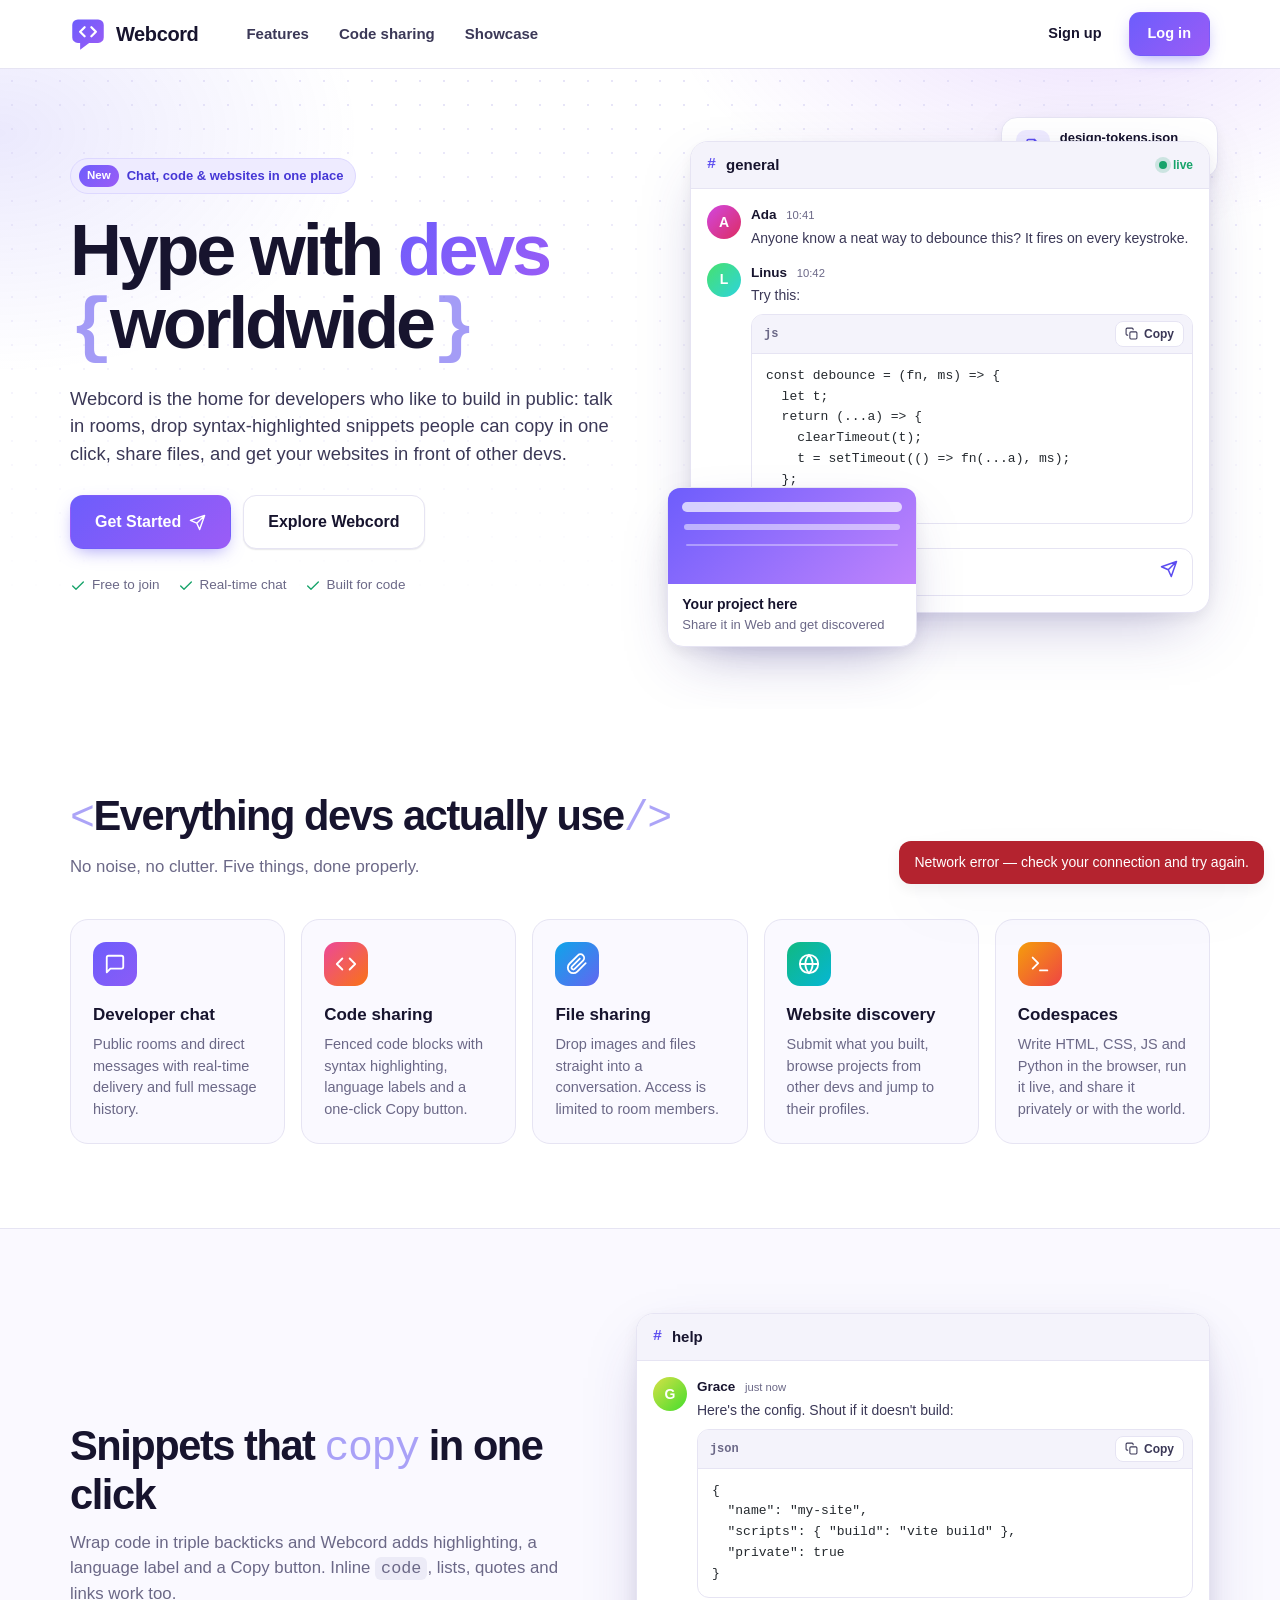
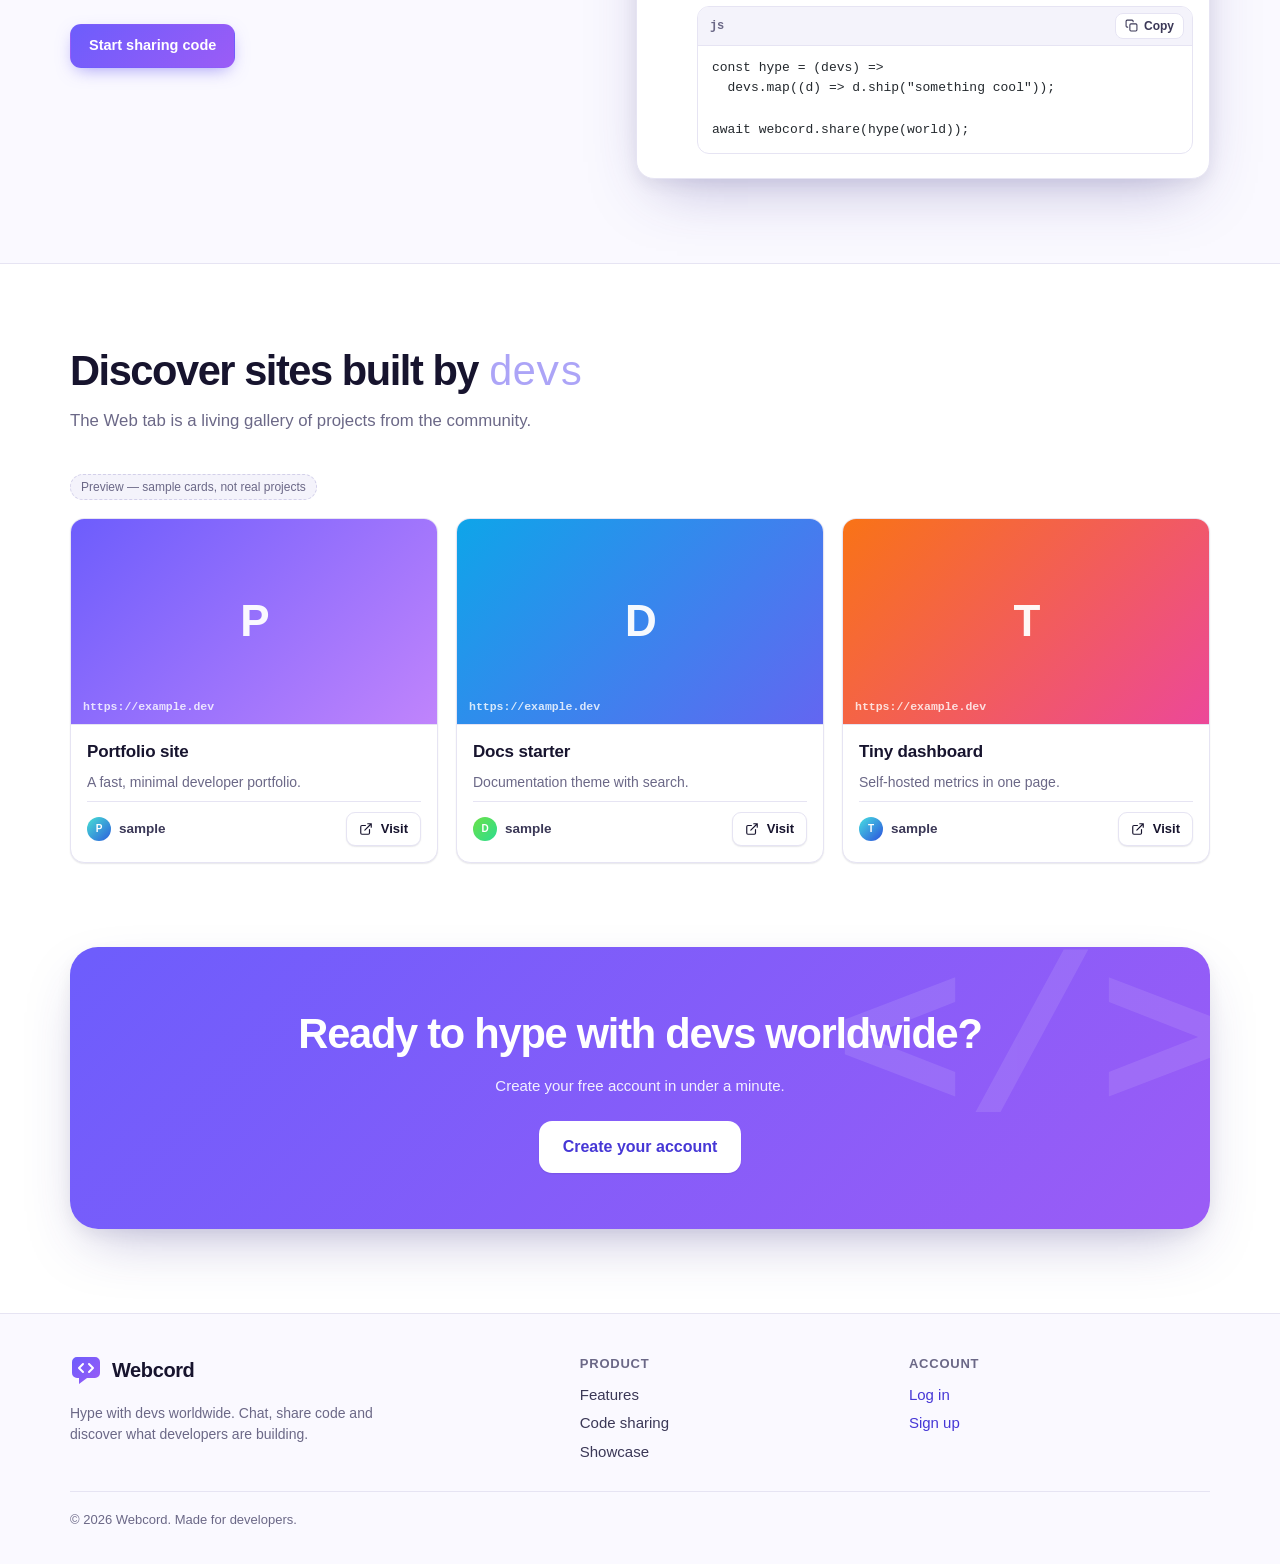
==== commit 51561bc4: "4.5" ====
--- a/index.html
+++ b/index.html
@@ -3,7 +3,7 @@
 <head>
   <meta charset="utf-8">
   <meta name="viewport" content="width=device-width, initial-scale=1, viewport-fit=cover">
-  <meta http-equiv="Content-Security-Policy" content="default-src 'self'; script-src 'self' https://esm.sh; style-src 'self' 'unsafe-inline'; img-src 'self' https: data: blob:; connect-src 'self' https://devcord.xerrortm.workers.dev https://api.cloudinary.com https://res.cloudinary.com; font-src 'self'; object-src 'none'; base-uri 'none'; form-action 'self'">
+  <meta http-equiv="Content-Security-Policy" content="default-src 'self'; script-src 'self' https://esm.sh; style-src 'self' 'unsafe-inline'; img-src 'self' https: data: blob:; media-src 'self' https://res.cloudinary.com blob:; connect-src 'self' https://devcord.xerrortm.workers.dev https://api.cloudinary.com https://res.cloudinary.com; font-src 'self'; object-src 'none'; base-uri 'none'; form-action 'self'">
   <meta name="referrer" content="no-referrer">
   <meta name="color-scheme" content="light only">
   <meta name="theme-color" content="#ffffff">
--- a/styles.css
+++ b/styles.css
@@ -582,3 +582,5 @@
   .opts, .opts.three { grid-template-columns: 1fr; }
   .sh-add-row { flex-wrap: wrap; } .sh-find { flex-basis: 100%; }
 }
+
+.cs-files.drop, .cs-editor.drop { outline: 2px dashed var(--brand); outline-offset: -4px; background-color: var(--brand-soft); }
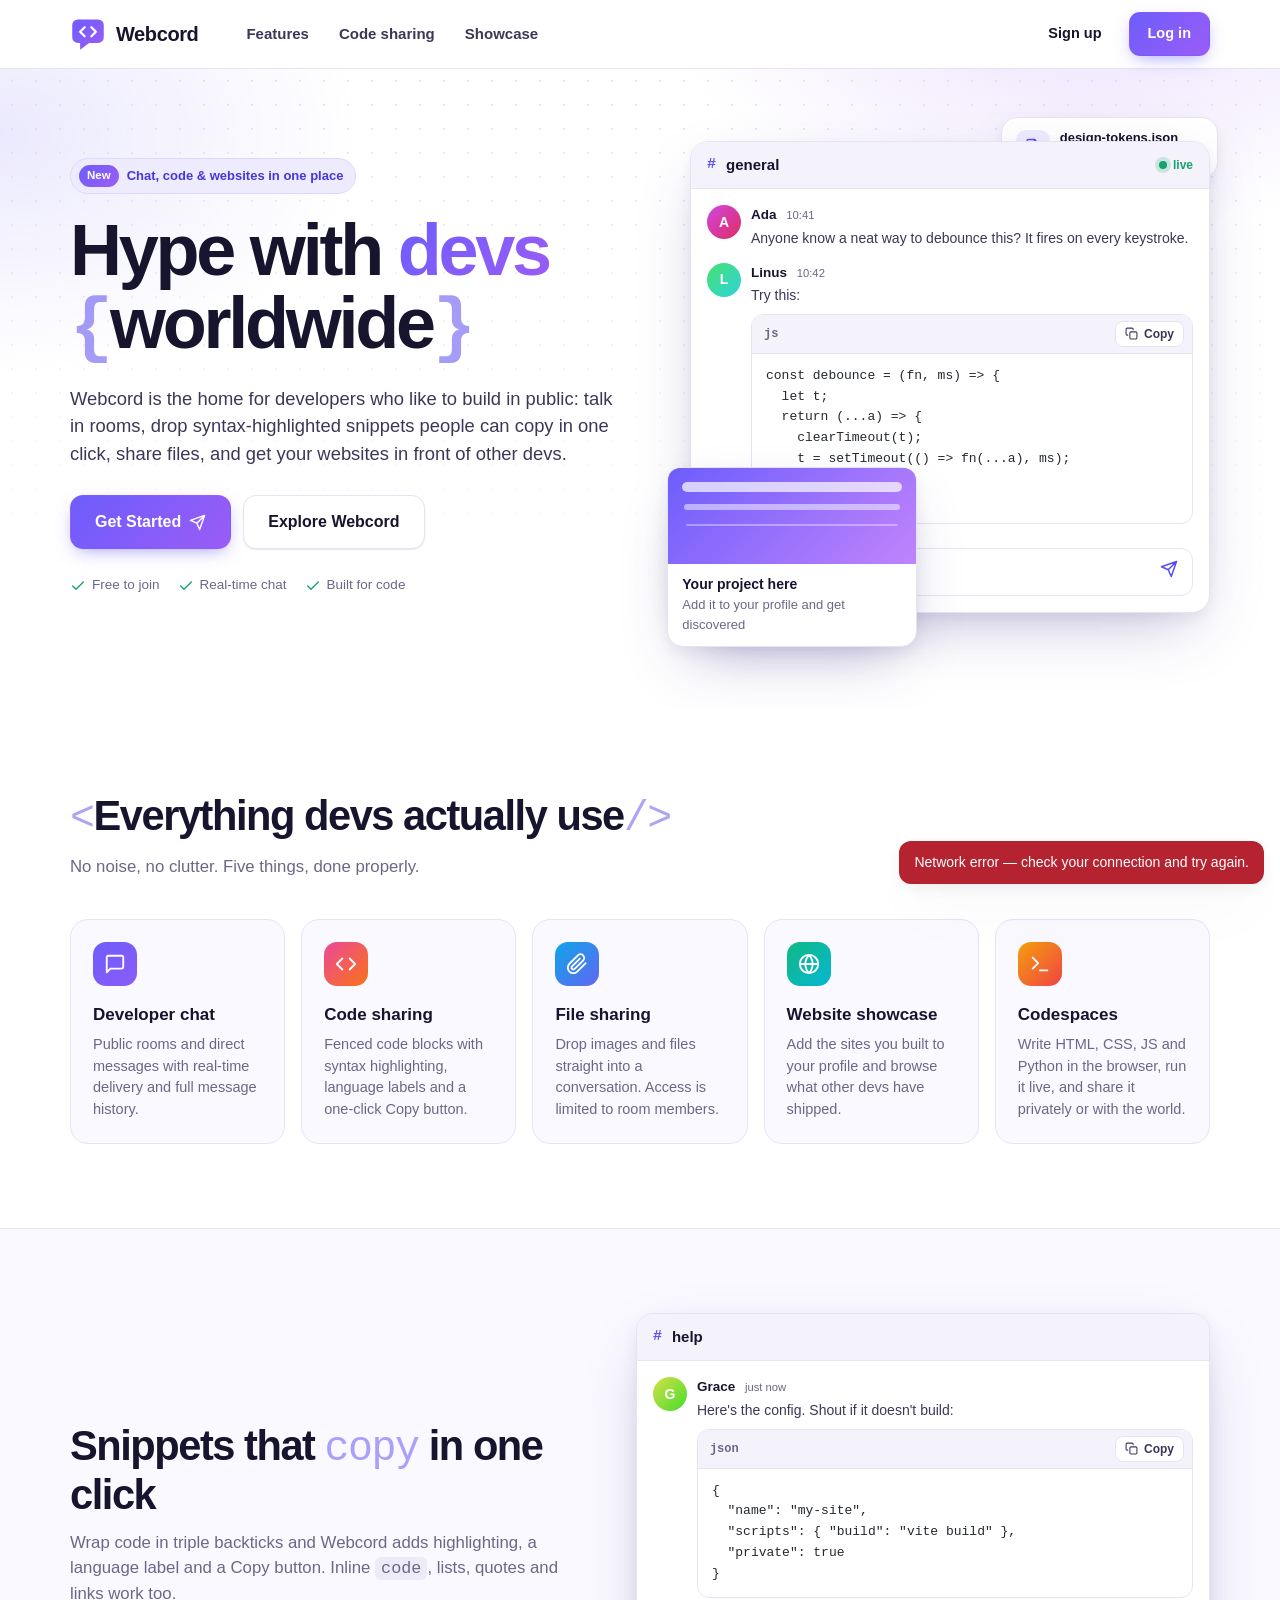
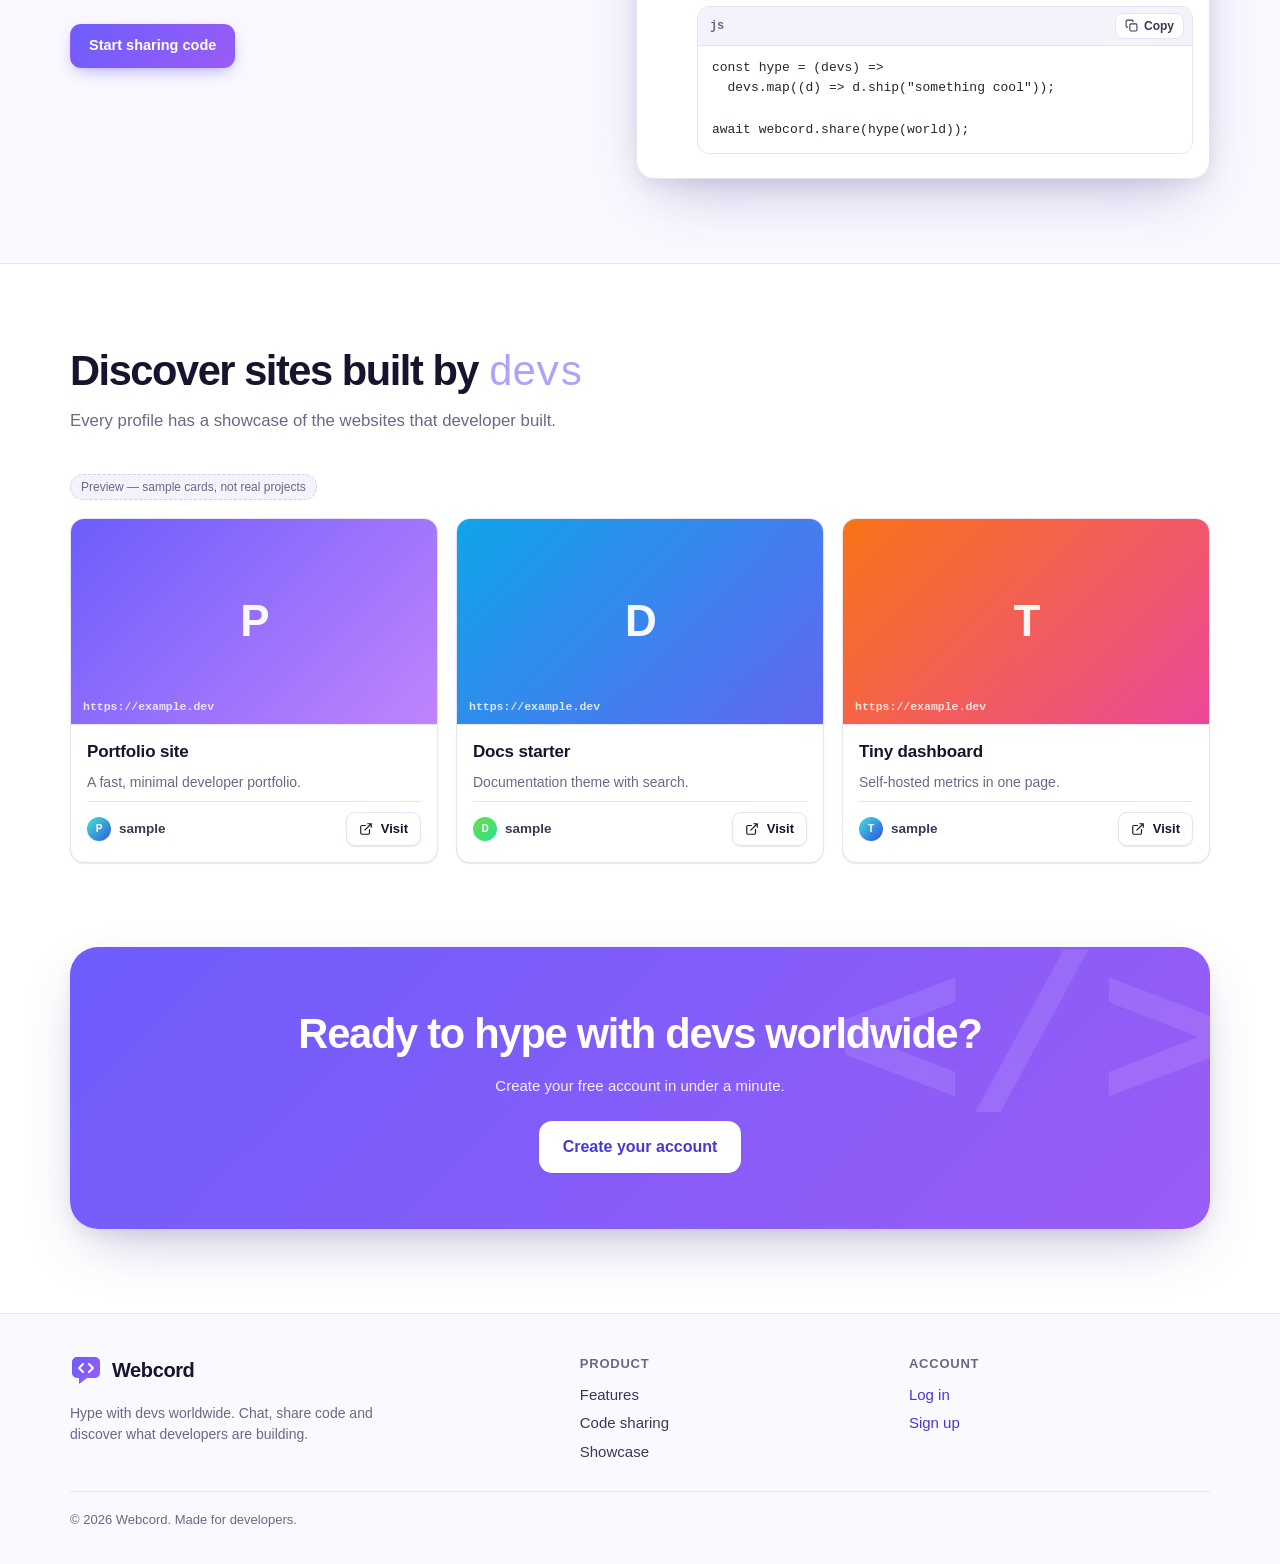
==== commit a6f434cd: "agent" ====
--- a/index.html
+++ b/index.html
@@ -21,5 +21,6 @@
   <script src="config.js" defer></script>
   <script src="app.js" defer></script>
   <script src="codespace.js" defer></script>
+  <script src="agent.js" defer></script>
 </body>
 </html>
--- a/styles.css
+++ b/styles.css
@@ -331,7 +331,7 @@
 .msg-del { position: absolute; top: 2px; right: 8px; display: none; align-items: center; justify-content: center; width: 28px; height: 28px; border-radius: 8px; border: 1px solid var(--line); background: var(--surface); color: var(--muted); box-shadow: var(--shadow-sm); z-index: 2; }
 .msg-del:hover { color: var(--red); background: var(--red-soft); border-color: #f4c3c8; }
 .msg:hover .msg-del, .msg-del:focus-visible { display: inline-flex; }
-@media (hover: none) { .msg.own .msg-del { display: inline-flex; background: transparent; border-color: transparent; box-shadow: none; opacity: .6; } }
+@media (hover: none) { .msg.can-del .msg-del { display: inline-flex; background: transparent; border-color: transparent; box-shadow: none; opacity: .6; } }
 
 .composer { padding: 10px 18px 16px; background: var(--bg); }
 .composer-box { background: var(--surface); border: 1px solid var(--line); border-radius: 16px; box-shadow: var(--shadow-sm); transition: border-color .15s, box-shadow .15s; }
@@ -584,3 +584,30 @@
 }
 
 .cs-files.drop, .cs-editor.drop { outline: 2px dashed var(--brand); outline-offset: -4px; background-color: var(--brand-soft); }
+
+
+/* ===== attachments: audio / video / upload progress / drop target ===== */
+.media-card { width: min(380px, 100%); }
+.media-card .att-video { display: block; width: 100%; max-height: 260px; background: #000; }
+.att-audio { display: block; width: calc(100% - 24px); height: 40px; margin: 0 12px 10px; }
+.pending-att .pa-thumb { width: 34px; height: 34px; border-radius: 8px; object-fit: cover; flex: none; background: var(--soft); }
+.pending-bar { display: block; height: 4px; margin-top: 5px; border-radius: 4px; background: rgba(91, 76, 240, .18); overflow: hidden; }
+.pending-bar i { display: block; height: 100%; background: var(--brand); border-radius: 4px; transition: width .15s linear; }
+.drop-target { outline: 2px dashed var(--brand); outline-offset: -6px; background: var(--brand-soft); }
+
+/* ===== codespace assets (audio, zip, images, PDFs …) ===== */
+.ed-asset { flex: 1; min-height: 0; overflow: auto; display: flex; flex-direction: column; align-items: center; justify-content: center; gap: 14px; padding: 24px 16px; text-align: center; }
+.ed-asset[hidden] { display: none; }
+.ed-asset .as-name { font-weight: 700; color: var(--ink); word-break: break-all; }
+.ed-asset .as-meta { color: var(--muted); font-size: 13px; margin-top: -8px; }
+.ed-asset img, .ed-asset video { max-width: min(100%, 560px); max-height: 52vh; border-radius: 12px; border: 1px solid var(--line); background: var(--soft); }
+.ed-asset audio { width: min(100%, 420px); }
+.ed-asset .as-acts { display: flex; gap: 8px; flex-wrap: wrap; justify-content: center; }
+
+/* ===== Roles: animated names, verified tick, tag pill (colours are generated from the Worker's ROLES config) ===== */
+@keyframes rn-flow { to { background-position: 200% 0; } }
+.rn { background-size: 200% 100%; background-repeat: repeat-x; -webkit-background-clip: text; background-clip: text; -webkit-text-fill-color: transparent; animation: rn-flow 4s linear infinite; font-weight: 800; -webkit-box-decoration-break: clone; box-decoration-break: clone; }
+.vtick { width: 1.05em; height: 1.05em; min-width: 14px; min-height: 14px; margin-left: 4px; vertical-align: -0.18em; flex: none; display: inline-block; }
+.rtag { display: inline-block; margin-left: 6px; padding: 1px 6px; border-radius: 6px; font-weight: 800; font-size: 10px; line-height: 1.5; letter-spacing: .08em; color: #fff; text-shadow: 0 1px 2px rgba(0,0,0,.4); background-size: 200% 100%; background-repeat: repeat-x; animation: rn-flow 4s linear infinite; vertical-align: .1em; }
+@media (prefers-reduced-motion: reduce) { .rn, .rtag { animation: none; } }
+.cs-card-main { display: block; color: inherit; }
